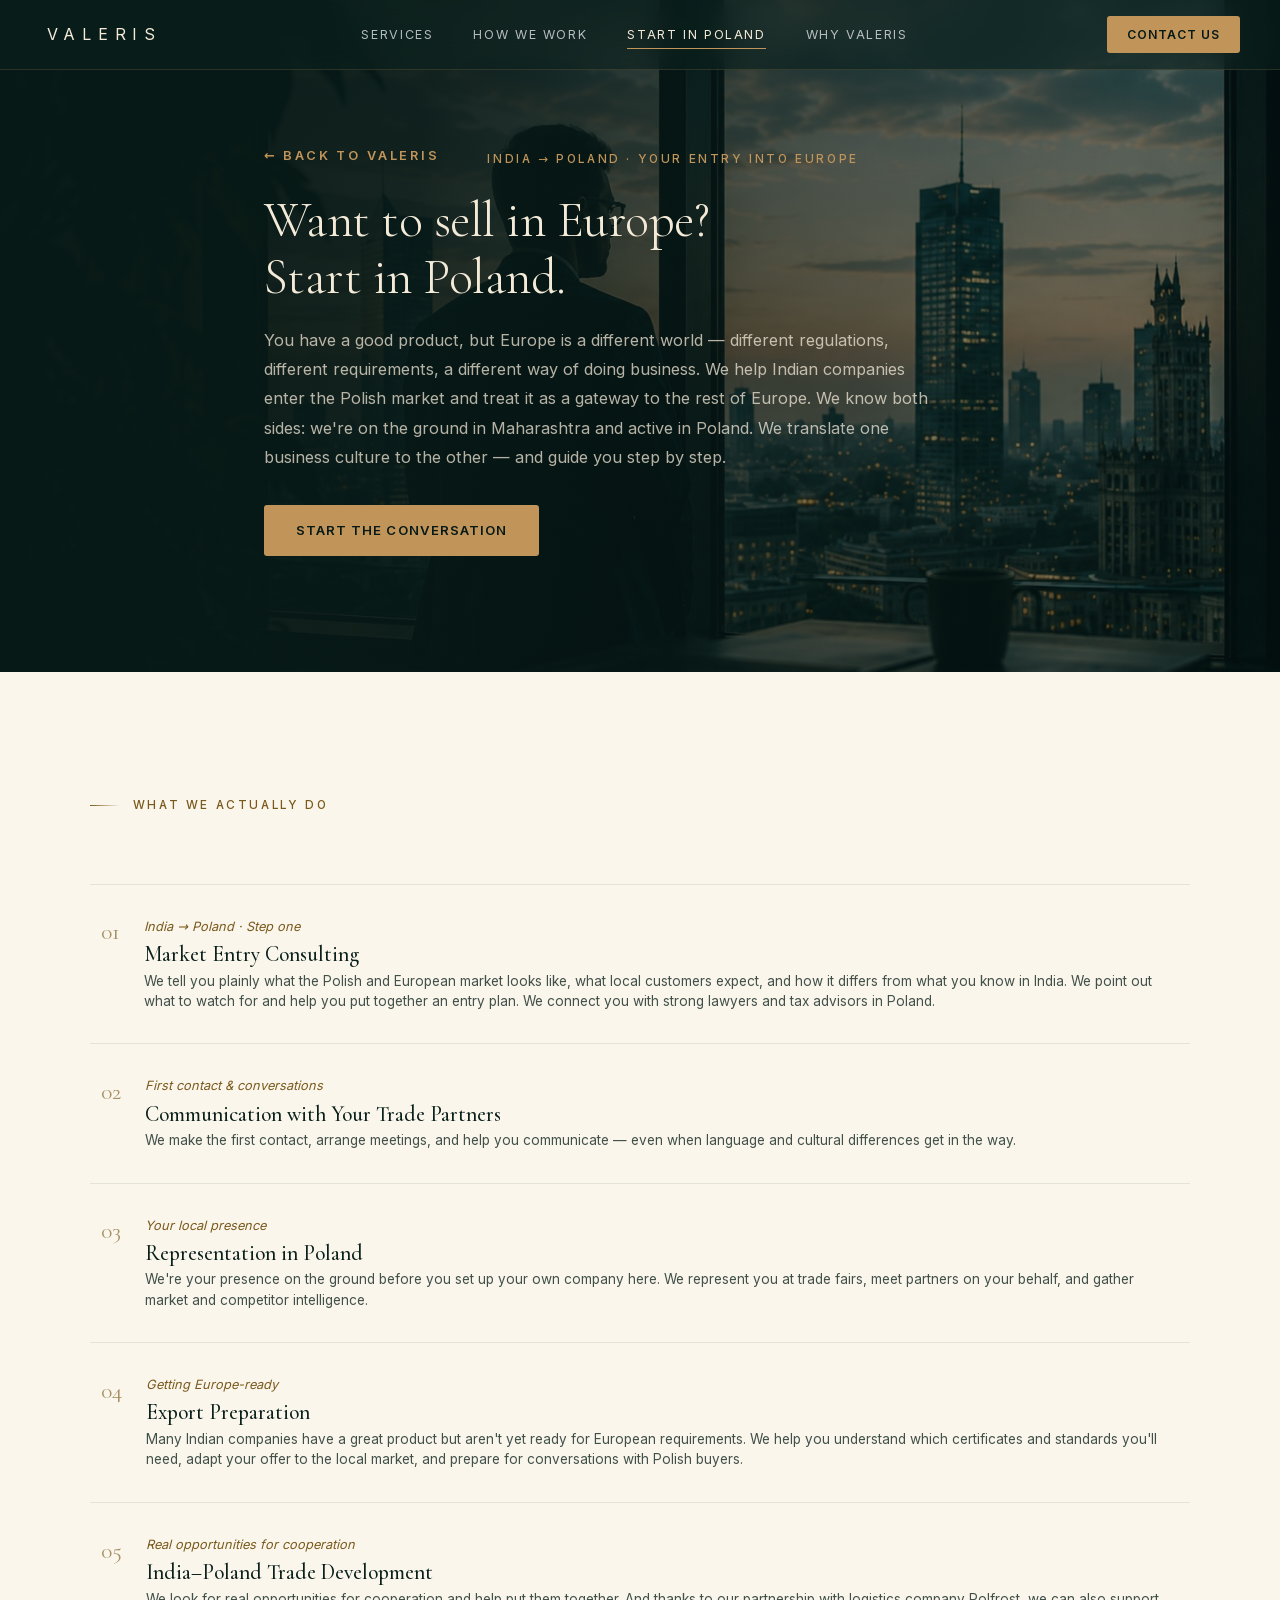
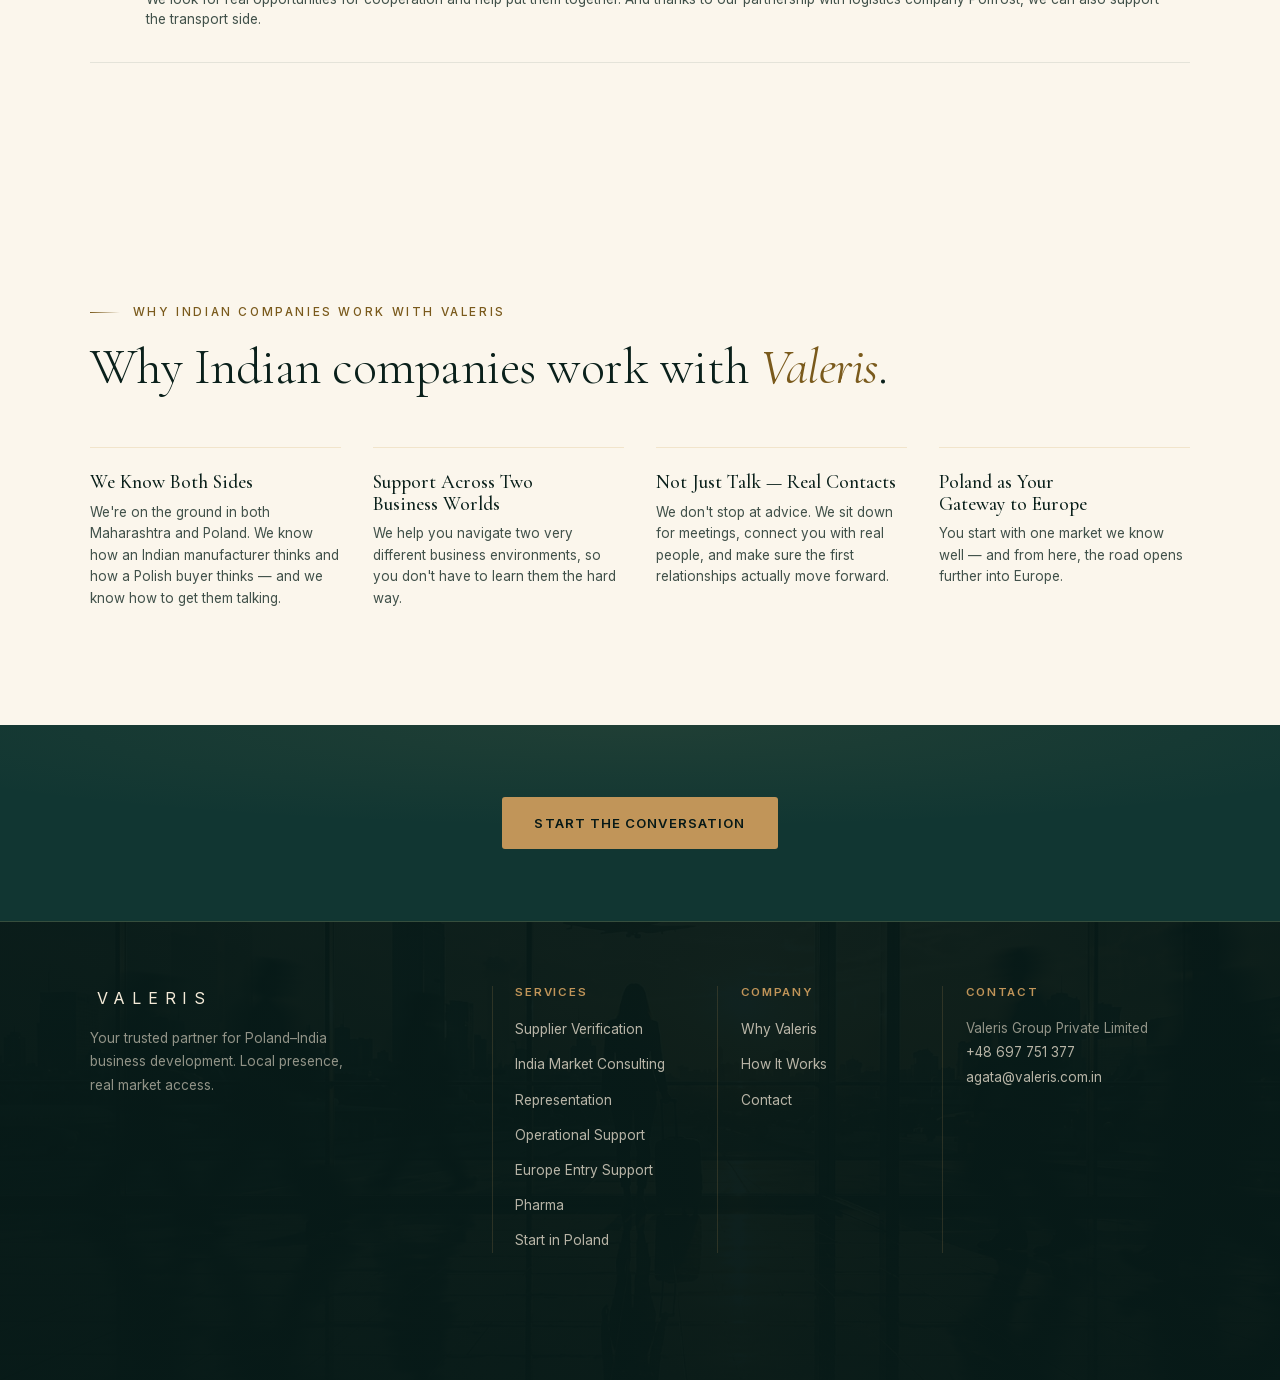
==== india.html @ 7b788c96 "Finalize production release and UX polish" ====
<!DOCTYPE html>
<!-- This page is intentionally English-only: it targets Indian companies exploring Poland,
     not Polish visitors. No language switch, no ?lang= handling, no i18n bindings — see main.js. -->
<html lang="en">
<head>
  <meta charset="UTF-8" />
  <meta name="viewport" content="width=device-width, initial-scale=1.0" />

  <title>Poland Market Entry for Indian Companies | Valeris</title>
  <meta name="description"
        content="Valeris helps Indian companies enter the Polish market and Europe — market entry consulting, partner search, representation and export support. We operate on the ground in Poland and Maharashtra." />

  <link rel="canonical" href="https://www.valeris.com.in/india.html" />
  <link rel="alternate" hreflang="en" href="https://www.valeris.com.in/india.html" />
  <link rel="alternate" hreflang="x-default" href="https://www.valeris.com.in/india.html" />
  <meta name="robots" content="index, follow, max-image-preview:large" />
  <meta name="theme-color" content="#071917" />

  <meta property="og:type" content="website" />
  <meta property="og:site_name" content="Valeris" />
  <meta property="og:title" content="Poland Market Entry for Indian Companies | Valeris" />
  <meta property="og:description" content="Market entry consulting, partner search, representation and export readiness support for Indian companies entering Poland and Europe." />
  <meta property="og:url" content="https://www.valeris.com.in/india.html" />
  <meta property="og:image" content="https://www.valeris.com.in/assets/img/og-image.png" />
  <meta property="og:image:width" content="1200" />
  <meta property="og:image:height" content="630" />
  <meta property="og:locale" content="en_GB" />

  <link rel="icon" href="assets/img/favicon.svg" type="image/svg+xml" />
  <link rel="apple-touch-icon" href="assets/img/favicon.svg" />

  <script type="application/ld+json">
  {
    "@context": "https://schema.org",
    "@type": "ProfessionalService",
    "name": "Valeris Group Private Limited",
    "alternateName": "Valeris",
    "url": "https://www.valeris.com.in/india.html",
    "logo": "https://www.valeris.com.in/assets/img/favicon.svg",
    "description": "Valeris helps Indian companies enter the Polish market and the wider European market — market entry consulting, partner search, representation and export readiness support, with people on the ground in both Poland and Maharashtra, India.",
    "email": "agata@valeris.com.in",
    "telephone": "+48697751377",
    "knowsLanguage": ["en", "pl"],
    "areaServed": ["Poland", "Europe", "Maharashtra, India"],
    "serviceType": [
      "Market Entry Consulting",
      "Communication with Your Trade Partners",
      "Representation in Poland",
      "Export Preparation",
      "India–Poland Trade Development"
    ]
  }
  </script>

  <style>html,body{background:#071917;margin:0}</style>

  <link rel="preload" as="font" type="font/woff2" href="assets/fonts/cormorantgaramond-300-normal-latin.woff2" crossorigin />
  <link rel="preload" as="font" type="font/woff2" href="assets/fonts/cormorantgaramond-400-italic-latin.woff2" crossorigin />
  <link rel="stylesheet" href="assets/css/fonts.css" />
  <link rel="stylesheet" href="assets/css/styles.css" />
</head>
<body>
  <a class="skip-link" href="#main">Skip to content</a>

  <!-- ─────────────────────────  NAVIGATION  ───────────────────────── -->
  <header class="site-header" id="siteHeader">
    <div class="header-inner">
      <a href="index.html#hero" class="wordmark" aria-label="Valeris — home">VALERIS</a>

      <nav class="primary-nav" aria-label="Primary">
        <ul class="nav-links" id="navLinks">
          <li><a href="index.html#services">Services</a></li>
          <li><a href="index.html#process">How We Work</a></li>
          <li><a href="india.html" class="is-current">Start in Poland</a></li>
          <li><a href="index.html#why">Why Valeris</a></li>
          <li class="nav-mobile-cta"><a href="index.html#contact">Contact</a></li>
        </ul>
      </nav>

      <div class="header-actions">
        <a href="index.html#contact" class="btn btn-primary btn-sm nav-cta">Contact Us</a>
        <button type="button" class="hamburger" id="hamburger" aria-label="Open menu" aria-expanded="false" aria-controls="navLinks">
          <span></span><span></span><span></span>
        </button>
      </div>
    </div>
  </header>

  <main id="main">
    <!-- ─────────────────────────  INDIA HERO  ───────────────────────── -->
    <section id="india-hero" class="section section--dark india-hero" style="padding-top: calc(var(--header-h) + 4.5rem);">
      <div class="container" style="max-width: 52rem;">
        <a href="index.html" class="ei-dir" style="display:inline-block;margin-bottom:1.6rem;font-size:0.8rem;">← Back to Valeris</a>
        <p class="kicker">India → Poland · Your entry into Europe</p>
        <h1 class="section-title">Want to sell in Europe? Start in Poland.</h1>
        <p class="section-text">You have a good product, but Europe is a different world — different regulations, different requirements, a different way of doing business. We help Indian companies enter the Polish market and treat it as a gateway to the rest of Europe. We know both sides: we're on the ground in Maharashtra and active in Poland. We translate one business culture to the other — and guide you step by step.</p>
        <a href="index.html#contact" class="btn btn-primary" style="margin-top: 2rem;">Start the Conversation</a>
      </div>
    </section>

    <!-- ─────────────────────────  WHAT WE DO  ───────────────────────── -->
    <section class="section section--paper">
      <div class="container">
        <div class="section-head" data-reveal>
          <p class="kicker">What we actually do</p>
        </div>
        <ol class="services-list">
          <li class="service-row row-grid pharma-row" data-reveal>
            <span class="row-num">01</span>
            <div class="row-body">
              <span class="row-sub">India → Poland · Step one</span>
              <h2 class="row-title">Market Entry Consulting</h2>
              <p class="row-desc">We tell you plainly what the Polish and European market looks like, what local customers expect, and how it differs from what you know in India. We point out what to watch for and help you put together an entry plan. We connect you with strong lawyers and tax advisors in Poland.</p>
            </div>
          </li>
          <li class="service-row row-grid pharma-row" data-reveal>
            <span class="row-num">02</span>
            <div class="row-body">
              <span class="row-sub">First contact &amp; conversations</span>
              <h2 class="row-title">Communication with Your Trade Partners</h2>
              <p class="row-desc">We make the first contact, arrange meetings, and help you communicate — even when language and cultural differences get in the way.</p>
            </div>
          </li>
          <li class="service-row row-grid pharma-row" data-reveal>
            <span class="row-num">03</span>
            <div class="row-body">
              <span class="row-sub">Your local presence</span>
              <h2 class="row-title">Representation in Poland</h2>
              <p class="row-desc">We're your presence on the ground before you set up your own company here. We represent you at trade fairs, meet partners on your behalf, and gather market and competitor intelligence.</p>
            </div>
          </li>
          <li class="service-row row-grid pharma-row" data-reveal>
            <span class="row-num">04</span>
            <div class="row-body">
              <span class="row-sub">Getting Europe-ready</span>
              <h2 class="row-title">Export Preparation</h2>
              <p class="row-desc">Many Indian companies have a great product but aren't yet ready for European requirements. We help you understand which certificates and standards you'll need, adapt your offer to the local market, and prepare for conversations with Polish buyers.</p>
            </div>
          </li>
          <li class="service-row row-grid pharma-row" data-reveal>
            <span class="row-num">05</span>
            <div class="row-body">
              <span class="row-sub">Real opportunities for cooperation</span>
              <h2 class="row-title">India–Poland Trade Development</h2>
              <p class="row-desc">We look for real opportunities for cooperation and help put them together. And thanks to our partnership with logistics company Polfrost, we can also support the transport side.</p>
            </div>
          </li>
        </ol>
      </div>
    </section>

    <!-- ─────────────────────────  WHY INDIAN COMPANIES WORK WITH VALERIS  ───────────────────────── -->
    <section class="section section--paper">
      <div class="container">
        <div class="section-head" data-reveal>
          <p class="kicker">Why Indian companies work with Valeris</p>
          <h2 class="section-title">Why Indian companies work with <em>Valeris</em>.</h2>
        </div>
        <ul class="why-list">
          <li class="why-row" data-reveal><h3 class="why-row-title">We Know Both Sides</h3><p class="why-row-desc">We're on the ground in both Maharashtra and Poland. We know how an Indian manufacturer thinks and how a Polish buyer thinks — and we know how to get them talking.</p></li>
          <li class="why-row" data-reveal><h3 class="why-row-title">Support Across Two Business Worlds</h3><p class="why-row-desc">We help you navigate two very different business environments, so you don't have to learn them the hard way.</p></li>
          <li class="why-row" data-reveal><h3 class="why-row-title">Not Just Talk — Real Contacts</h3><p class="why-row-desc">We don't stop at advice. We sit down for meetings, connect you with real people, and make sure the first relationships actually move forward.</p></li>
          <li class="why-row" data-reveal><h3 class="why-row-title">Poland as Your Gateway to Europe</h3><p class="why-row-desc">You start with one market we know well — and from here, the road opens further into Europe.</p></li>
        </ul>
        <p class="sr-only">Valeris helps Indian companies — especially from the Maharashtra region — enter the Polish market as a gateway to Europe. We offer market entry consulting, distributor and partner search, local representation in Poland, and export readiness support, backed by a real presence in both India and Poland.</p>
        <p class="sr-only">How to enter the European market from India · Indian company entering Poland · Find distributors in Poland · Export from India to Europe · Maharashtra exporters Europe · Poland market entry for Indian companies</p>
      </div>
    </section>

    <!-- ─────────────────────────  CTA  ───────────────────────── -->
    <section class="section section--band" style="text-align:center; padding: 4.5rem 0;">
      <div class="container">
        <a href="index.html#contact" class="btn btn-primary">Start the Conversation</a>
      </div>
    </section>
  </main>

  <!-- ─────────────────────────  FOOTER  ───────────────────────── -->
  <footer class="footer">
    <div class="container footer-inner" data-reveal>
      <div class="footer-brand">
        <span class="wordmark wordmark--footer">VALERIS</span>
        <p class="footer-desc">Your trusted partner for Poland–India business development. Local presence, real market access.</p>
      </div>
      <div class="footer-col">
        <h3 class="footer-col-title">Services</h3>
        <ul class="footer-links">
          <li><a href="index.html#services">Supplier Verification</a></li>
          <li><a href="index.html#services">India Market Consulting</a></li>
          <li><a href="index.html#services">Representation</a></li>
          <li><a href="index.html#services">Operational Support</a></li>
          <li><a href="index.html#directions">Europe Entry Support</a></li>
          <li><a href="pharma.html">Pharma</a></li>
          <li><a href="india.html" class="is-current">Start in Poland</a></li>
        </ul>
      </div>
      <div class="footer-col">
        <h3 class="footer-col-title">Company</h3>
        <ul class="footer-links">
          <li><a href="index.html#why">Why Valeris</a></li>
          <li><a href="index.html#process">How It Works</a></li>
          <li><a href="index.html#contact">Contact</a></li>
        </ul>
      </div>
      <div class="footer-col">
        <h3 class="footer-col-title">Contact</h3>
        <address class="footer-address">
          Valeris Group Private Limited<br />
          <a href="tel:+48697751377">+48 697 751 377</a><br />
          <a href="mailto:agata@valeris.com.in" rel="noopener">agata@valeris.com.in</a>
        </address>
      </div>
    </div>
    <div class="container footer-bottom" data-reveal>
      <span>© 2026 Valeris Group Private Limited. All rights reserved.</span>
      <span class="footer-tag">Poland · India</span>
    </div>
  </footer>

  <!-- No i18n.js here on purpose — this page has no translations to apply. -->
  <script src="assets/js/config.js" defer></script>
  <script src="assets/js/main.js" defer></script>
</body>
</html>
---- assets/css/fonts.css ----
/* Self-hosted fonts (Cormorant Garamond + Inter, SIL OFL). Generated for GDPR + performance. */
@font-face{font-family:'Cormorant Garamond';font-style:italic;font-weight:400;font-display:swap;src:url(../fonts/cormorantgaramond-400-italic-latin-ext.woff2) format('woff2');unicode-range:U+0100-02BA, U+02BD-02C5, U+02C7-02CC, U+02CE-02D7, U+02DD-02FF, U+0304, U+0308, U+0329, U+1D00-1DBF, U+1E00-1E9F, U+1EF2-1EFF, U+2020, U+20A0-20AB, U+20AD-20C0, U+2113, U+2C60-2C7F, U+A720-A7FF;}
@font-face{font-family:'Cormorant Garamond';font-style:italic;font-weight:400;font-display:swap;src:url(../fonts/cormorantgaramond-400-italic-latin.woff2) format('woff2');unicode-range:U+0000-00FF, U+0131, U+0152-0153, U+02BB-02BC, U+02C6, U+02DA, U+02DC, U+0304, U+0308, U+0329, U+2000-206F, U+20AC, U+2122, U+2191, U+2193, U+2212, U+2215, U+FEFF, U+FFFD;}
@font-face{font-family:'Cormorant Garamond';font-style:normal;font-weight:300;font-display:swap;src:url(../fonts/cormorantgaramond-300-normal-latin-ext.woff2) format('woff2');unicode-range:U+0100-02BA, U+02BD-02C5, U+02C7-02CC, U+02CE-02D7, U+02DD-02FF, U+0304, U+0308, U+0329, U+1D00-1DBF, U+1E00-1E9F, U+1EF2-1EFF, U+2020, U+20A0-20AB, U+20AD-20C0, U+2113, U+2C60-2C7F, U+A720-A7FF;}
@font-face{font-family:'Cormorant Garamond';font-style:normal;font-weight:300;font-display:swap;src:url(../fonts/cormorantgaramond-300-normal-latin.woff2) format('woff2');unicode-range:U+0000-00FF, U+0131, U+0152-0153, U+02BB-02BC, U+02C6, U+02DA, U+02DC, U+0304, U+0308, U+0329, U+2000-206F, U+20AC, U+2122, U+2191, U+2193, U+2212, U+2215, U+FEFF, U+FFFD;}
@font-face{font-family:'Cormorant Garamond';font-style:normal;font-weight:400;font-display:swap;src:url(../fonts/cormorantgaramond-400-normal-latin-ext.woff2) format('woff2');unicode-range:U+0100-02BA, U+02BD-02C5, U+02C7-02CC, U+02CE-02D7, U+02DD-02FF, U+0304, U+0308, U+0329, U+1D00-1DBF, U+1E00-1E9F, U+1EF2-1EFF, U+2020, U+20A0-20AB, U+20AD-20C0, U+2113, U+2C60-2C7F, U+A720-A7FF;}
@font-face{font-family:'Cormorant Garamond';font-style:normal;font-weight:400;font-display:swap;src:url(../fonts/cormorantgaramond-400-normal-latin.woff2) format('woff2');unicode-range:U+0000-00FF, U+0131, U+0152-0153, U+02BB-02BC, U+02C6, U+02DA, U+02DC, U+0304, U+0308, U+0329, U+2000-206F, U+20AC, U+2122, U+2191, U+2193, U+2212, U+2215, U+FEFF, U+FFFD;}
@font-face{font-family:'Cormorant Garamond';font-style:normal;font-weight:500;font-display:swap;src:url(../fonts/cormorantgaramond-500-normal-latin-ext.woff2) format('woff2');unicode-range:U+0100-02BA, U+02BD-02C5, U+02C7-02CC, U+02CE-02D7, U+02DD-02FF, U+0304, U+0308, U+0329, U+1D00-1DBF, U+1E00-1E9F, U+1EF2-1EFF, U+2020, U+20A0-20AB, U+20AD-20C0, U+2113, U+2C60-2C7F, U+A720-A7FF;}
@font-face{font-family:'Cormorant Garamond';font-style:normal;font-weight:500;font-display:swap;src:url(../fonts/cormorantgaramond-500-normal-latin.woff2) format('woff2');unicode-range:U+0000-00FF, U+0131, U+0152-0153, U+02BB-02BC, U+02C6, U+02DA, U+02DC, U+0304, U+0308, U+0329, U+2000-206F, U+20AC, U+2122, U+2191, U+2193, U+2212, U+2215, U+FEFF, U+FFFD;}
@font-face{font-family:'Inter';font-style:normal;font-weight:300;font-display:swap;src:url(../fonts/inter-300-normal-latin-ext.woff2) format('woff2');unicode-range:U+0100-02BA, U+02BD-02C5, U+02C7-02CC, U+02CE-02D7, U+02DD-02FF, U+0304, U+0308, U+0329, U+1D00-1DBF, U+1E00-1E9F, U+1EF2-1EFF, U+2020, U+20A0-20AB, U+20AD-20C0, U+2113, U+2C60-2C7F, U+A720-A7FF;}
@font-face{font-family:'Inter';font-style:normal;font-weight:300;font-display:swap;src:url(../fonts/inter-300-normal-latin.woff2) format('woff2');unicode-range:U+0000-00FF, U+0131, U+0152-0153, U+02BB-02BC, U+02C6, U+02DA, U+02DC, U+0304, U+0308, U+0329, U+2000-206F, U+20AC, U+2122, U+2191, U+2193, U+2212, U+2215, U+FEFF, U+FFFD;}
@font-face{font-family:'Inter';font-style:normal;font-weight:400;font-display:swap;src:url(../fonts/inter-400-normal-latin-ext.woff2) format('woff2');unicode-range:U+0100-02BA, U+02BD-02C5, U+02C7-02CC, U+02CE-02D7, U+02DD-02FF, U+0304, U+0308, U+0329, U+1D00-1DBF, U+1E00-1E9F, U+1EF2-1EFF, U+2020, U+20A0-20AB, U+20AD-20C0, U+2113, U+2C60-2C7F, U+A720-A7FF;}
@font-face{font-family:'Inter';font-style:normal;font-weight:400;font-display:swap;src:url(../fonts/inter-400-normal-latin.woff2) format('woff2');unicode-range:U+0000-00FF, U+0131, U+0152-0153, U+02BB-02BC, U+02C6, U+02DA, U+02DC, U+0304, U+0308, U+0329, U+2000-206F, U+20AC, U+2122, U+2191, U+2193, U+2212, U+2215, U+FEFF, U+FFFD;}
@font-face{font-family:'Inter';font-style:normal;font-weight:500;font-display:swap;src:url(../fonts/inter-500-normal-latin-ext.woff2) format('woff2');unicode-range:U+0100-02BA, U+02BD-02C5, U+02C7-02CC, U+02CE-02D7, U+02DD-02FF, U+0304, U+0308, U+0329, U+1D00-1DBF, U+1E00-1E9F, U+1EF2-1EFF, U+2020, U+20A0-20AB, U+20AD-20C0, U+2113, U+2C60-2C7F, U+A720-A7FF;}
@font-face{font-family:'Inter';font-style:normal;font-weight:500;font-display:swap;src:url(../fonts/inter-500-normal-latin.woff2) format('woff2');unicode-range:U+0000-00FF, U+0131, U+0152-0153, U+02BB-02BC, U+02C6, U+02DA, U+02DC, U+0304, U+0308, U+0329, U+2000-206F, U+20AC, U+2122, U+2191, U+2193, U+2212, U+2215, U+FEFF, U+FFFD;}
@font-face{font-family:'Inter';font-style:normal;font-weight:600;font-display:swap;src:url(../fonts/inter-600-normal-latin-ext.woff2) format('woff2');unicode-range:U+0100-02BA, U+02BD-02C5, U+02C7-02CC, U+02CE-02D7, U+02DD-02FF, U+0304, U+0308, U+0329, U+1D00-1DBF, U+1E00-1E9F, U+1EF2-1EFF, U+2020, U+20A0-20AB, U+20AD-20C0, U+2113, U+2C60-2C7F, U+A720-A7FF;}
@font-face{font-family:'Inter';font-style:normal;font-weight:600;font-display:swap;src:url(../fonts/inter-600-normal-latin.woff2) format('woff2');unicode-range:U+0000-00FF, U+0131, U+0152-0153, U+02BB-02BC, U+02C6, U+02DA, U+02DC, U+0304, U+0308, U+0329, U+2000-206F, U+20AC, U+2122, U+2191, U+2193, U+2212, U+2215, U+FEFF, U+FFFD;}
---- assets/css/styles.css ----
/* =================================================================
   VALERIS — Landing Page
   Brand identity: deep-green field · gold (action + highlight) · warm cream
   Light/dark section system keeps gold readable on every background.

   COLOUR SOURCE OF TRUTH: "Valeris branding (1).pdf" only.
   #071917 · #2f5c3f · #c19559 · #113632 · #f1e4d1 — the 5 values below
   are taken verbatim from that PDF. Any colour values appearing in
   content/copy documents (e.g. older navy/gold drafts) are NOT
   authoritative and must not be reintroduced if they conflict with this.
   ================================================================= */

:root {
  /* ── VALERIS palette: deep-green field · gold accent · warm cream ── */
  --navy:        #0B211D;   /* deep green — primary dark field (legacy var name) */
  --navy-deep:   #071917;   /* Valeris deepest green */
  --navy-mid:    #113632;   /* dark teal-green — bands (exact brand hex) */
  --ink:         #0A201B;   /* headings on cream */
  --ink-body:    #41514A;   /* body on cream */
  --canvas:      #F1E4D1;   /* Valeris cream — light sections */
  --canvas-2:    #F7EEDF;   /* lighter cream */
  --white:       #FBF6EC;   /* warm off-white (paper sections / cards) */
  --platinum:    #CBBDA4;   /* warm neutral — eyebrows/hairlines on dark */

  /* — On-green text — */
  --head-on-navy:  #F4EAD8;   /* cream-white on green */
  --text-on-navy:  rgba(244, 234, 216, 0.74);
  --muted-on-navy: rgba(244, 234, 216, 0.58);
  --line-on-navy:  rgba(193, 149, 89, 0.18);   /* gold-tinted hairline on green */

  /* — ACCENT: gold = action/interaction (Valeris) —
     Brand PDF defines only the 5 base colours below; --accent-strong is a
     computed +18% white-mix of --accent for hover states, not a separate
     brand colour (content-doc palettes are not a source of truth — see
     client note: branding PDF overrides any conflicting doc colours). */
  --accent:        #C19559;   /* Valeris gold (brand PDF) */
  --accent-strong: #CCA877;   /* hover: --accent lightened ~18% */
  --accent-glow:   rgba(193, 149, 89, 0.30);

  /* — GOLD highlight — */
  --gold:      #C19559;   /* on dark/green backgrounds */
  --gold-ink:  #7A5A1C;   /* deep bronze-gold: readable on cream (AA) */
  --gold-soft: rgba(193, 149, 89, 0.10);

  --green:     #2F5C3F;   /* Valeris forest green — secondary accent */
  --hero-glow-strong: rgba(47, 92, 63, 0.22);
  --hero-glow-soft:   rgba(193, 149, 89, 0.10);

  /* --navy-soft: a lighter dark field, interpolated ~35% between --navy-mid
     and --green (both brand-PDF hexes) — not a new hue, used where the deep
     field reads too heavy now that sections carry real photography. */
  --navy-soft: #173E37;

  /* — System — */
  --maxw: 1180px;
  --ease: cubic-bezier(0.4, 0, 0.2, 1);
  --t: 0.4s var(--ease);
  /* Editorial reveal: confirms content arrived, never performs. No overshoot. */
  --ease-reveal: cubic-bezier(0.2, 0, 0.1, 1);
  --t-reveal: 0.65s var(--ease-reveal);
  --header-h: 70px;
  --font-display: 'Cormorant Garamond', Georgia, 'Times New Roman', serif;
  --font-body: 'Inter', system-ui, -apple-system, 'Segoe UI', Roboto, sans-serif;
}

/* PAGE TRANSITION: index <-> pharma <-> india. 200ms fade, intercepted in main.js. */
body { animation: pageFadeIn 0.2s linear; }
body.is-leaving { opacity: 0; transition: opacity 0.2s linear; }
@keyframes pageFadeIn { from { opacity: 0; } to { opacity: 1; } }

*, *::before, *::after { box-sizing: border-box; margin: 0; padding: 0; }
html { scroll-behavior: smooth; -webkit-text-size-adjust: 100%; scroll-padding-top: var(--header-h); }
body { font-family: var(--font-body); background: var(--navy-deep); color: var(--text-on-navy); line-height: 1.6; overflow-x: hidden; -webkit-font-smoothing: antialiased; text-rendering: optimizeLegibility; }
h1, h2, h3, h4 { font-family: var(--font-display); font-weight: 300; line-height: 1.12; text-wrap: balance; }
a { color: inherit; text-decoration: none; }
button { font-family: inherit; cursor: pointer; border: none; background: none; }
:focus-visible { outline: 2px solid var(--accent); outline-offset: 3px; border-radius: 2px; }

.skip-link { position: absolute; left: 8px; top: -60px; z-index: 300; background: var(--accent); color: var(--navy-deep); padding: 0.7rem 1.2rem; border-radius: 4px; font-size: 0.85rem; font-weight: 600; transition: top 0.2s var(--ease); }
.skip-link:focus { top: 8px; }

/* Visually hidden — present for screen readers/crawlers, never shown to sighted users. */
.sr-only { position: absolute; width: 1px; height: 1px; padding: 0; margin: -1px; overflow: hidden; clip: rect(0,0,0,0); white-space: nowrap; border: 0; }

.container { width: 100%; max-width: var(--maxw); margin: 0 auto; padding: 0 2.5rem; }

/* — Buttons — */
.btn { display: inline-flex; align-items: center; justify-content: center; font-size: 0.82rem; font-weight: 600; letter-spacing: 0.08em; text-transform: uppercase; padding: 0.95rem 2rem; border-radius: 3px; transition: background var(--t), color var(--t), border-color var(--t), transform var(--t), box-shadow var(--t), opacity var(--t); white-space: nowrap; }
.btn-sm { padding: 0.55rem 1.25rem; font-size: 0.76rem; }
.btn-primary { background: var(--accent); color: var(--navy-deep); }
.btn-primary:hover { background: var(--accent-strong); transform: translateY(-1px); box-shadow: 0 10px 24px var(--accent-glow); }
.btn-primary:active { transform: translateY(0); box-shadow: none; }
.btn-ghost { border: 1px solid rgba(244, 234, 216, 0.28); color: rgba(244, 234, 216, 0.86); }
.btn-ghost:hover { border-color: var(--accent); color: var(--accent); transform: translateY(-1px); }
.btn-ghost:active { transform: translateY(0); }
.btn:disabled { opacity: 0.55; cursor: not-allowed; pointer-events: none; transform: none; box-shadow: none; }

/* — Shared section primitives (use context vars set per section type) — */
.section { padding: 7.25rem 0; position: relative; }
.section--dark  { background: radial-gradient(130% 90% at 50% -10%, rgba(255, 255, 255, 0.045), transparent 55%), var(--navy); color: var(--text-on-navy); --hl: var(--gold); --title: var(--head-on-navy); --body: var(--text-on-navy); --hairline: var(--line-on-navy); --ec: var(--accent); }
.section--band  { background: radial-gradient(120% 95% at 50% 0%, rgba(205, 166, 89, 0.08), transparent 55%), var(--navy-mid); color: var(--text-on-navy); --hl: var(--gold); --title: var(--head-on-navy); --body: var(--text-on-navy); --hairline: var(--line-on-navy); --ec: var(--accent); }
.section--light { background: var(--canvas);    color: var(--ink-body);     --hl: var(--gold-ink); --title: var(--ink);         --body: var(--ink-body);    --hairline: rgba(10,32,27,0.12); --ec: var(--gold-ink); }
.section--paper { background: var(--white);     color: var(--ink-body);     --hl: var(--gold-ink); --title: var(--ink);         --body: var(--ink-body);    --hairline: rgba(10,32,27,0.09); --ec: var(--gold-ink); }

.kicker { display: inline-flex; align-items: center; font-size: 0.74rem; letter-spacing: 0.22em; text-transform: uppercase; color: var(--hl); margin-bottom: 1.1rem; font-weight: 500; text-wrap: balance; }
.kicker::before { content: ''; display: inline-block; width: 30px; height: 1px; margin-right: 0.8rem; background: linear-gradient(to right, var(--hl), transparent); transform: scaleX(0); transform-origin: left; transition: transform 0.6s var(--ease-reveal); }
[data-reveal].is-visible .kicker::before { transform: scaleX(1); }
.kicker--center::before { display: none; }

.section-title { font-size: clamp(2rem, 4vw, 3.15rem); letter-spacing: -0.01em; color: var(--title); }
.section-title em { font-style: italic; font-weight: 400; color: var(--hl); }
.section-text { font-size: 1.02rem; line-height: 1.8; color: var(--body); margin-top: 1.3rem; max-width: 42rem; }
.section-intro { font-size: 1rem; line-height: 1.8; color: var(--body); max-width: 38rem; }
.section-head { margin-bottom: 3.2rem; }
.section-head--center { text-align: center; max-width: 44rem; margin-left: auto; margin-right: auto; }
.section-head--center .kicker { justify-content: center; }
.section-intro--center { margin: 1.2rem auto 0; text-align: center; }
.section-head--split { display: grid; grid-template-columns: 1.1fr 0.9fr; gap: 3rem; align-items: end; }

/* =================================================================
   NAVIGATION
   ================================================================= */
.site-header { position: fixed; inset: 0 0 auto 0; z-index: 100; height: var(--header-h); display: flex; align-items: center; background: rgba(11, 33, 29, 0.6); backdrop-filter: blur(14px); -webkit-backdrop-filter: blur(14px); border-bottom: 1px solid var(--line-on-navy); transition: height var(--t), background var(--t), border-color var(--t); }
.site-header.is-scrolled { height: 60px; background: rgba(7, 25, 23, 0.92); border-bottom-color: rgba(193, 149, 89, 0.22); }
.header-inner { width: 100%; max-width: 1320px; margin: 0 auto; padding: 0 2.5rem; display: flex; align-items: center; justify-content: space-between; gap: 2rem; }
.wordmark { font-family: var(--font-body); font-weight: 400; font-size: 1rem; letter-spacing: 0.42em; color: var(--head-on-navy); padding-left: 0.42em; position: relative; transition: color var(--t); }
.wordmark::after { content: ''; position: absolute; left: 0.42em; right: 0.42em; bottom: -6px; height: 1px; background: var(--accent); transform: scaleX(0); transform-origin: left; transition: transform var(--t); }
.wordmark:hover::after { transform: scaleX(1); }
.nav-links { list-style: none; display: flex; align-items: center; gap: 2.5rem; }
.nav-links a { position: relative; font-size: 0.78rem; letter-spacing: 0.13em; text-transform: uppercase; color: rgba(245, 248, 252, 0.72); transition: color var(--t); padding: 0.4rem 0; }
.nav-links a::after { content: ''; position: absolute; left: 0; bottom: 0; height: 1px; width: 100%; background: var(--accent); transform: scaleX(0); transform-origin: left; transition: transform var(--t); }
.nav-links a:hover, .nav-links a.is-current { color: var(--head-on-navy); }
.nav-links a:hover::after, .nav-links a.is-current::after { transform: scaleX(1); }
.nav-mobile-cta { display: none; }
.header-actions { display: flex; align-items: center; gap: 1.5rem; }
.lang-switch { display: flex; align-items: center; gap: 0.35rem; }
.lang-btn { font-size: 0.72rem; letter-spacing: 0.08em; font-weight: 500; color: rgba(245, 248, 252, 0.5); padding: 0.2rem 0.3rem; transition: color var(--t); }
.lang-btn.is-active { color: var(--accent); }
.lang-btn:hover { color: var(--head-on-navy); }
.lang-sep { color: rgba(245, 248, 252, 0.25); font-size: 0.72rem; }
.hamburger { display: none; width: 30px; height: 30px; position: relative; }
.hamburger span { display: block; width: 22px; height: 1.5px; margin: 0 auto; background: var(--head-on-navy); transition: transform var(--t), opacity var(--t); }
.hamburger span + span { margin-top: 5px; }
.hamburger.is-open span:nth-child(1) { transform: translateY(6.5px) rotate(45deg); }
.hamburger.is-open span:nth-child(2) { opacity: 0; }
.hamburger.is-open span:nth-child(3) { transform: translateY(-6.5px) rotate(-45deg); }

/* =================================================================
   HERO
   ================================================================= */
.hero { position: relative; isolation: isolate; min-height: 100vh; display: flex; flex-direction: column; justify-content: center; padding: calc(var(--header-h) + 4rem) 0 6.7rem; overflow: hidden; }

/* Hero photography: a market-gateway shot in Maharashtra — chosen so the
   image itself echoes the headline ("we sell access to the market"). Sized
   for the viewport via media query rather than one large file on mobile. */
.hero-photo { position: absolute; inset: 0; z-index: 0; background-size: cover; background-position: 72% center; background-image: url('../img/photography/hero-market-gate-1100.jpg'); transform: scale(1); animation: heroPhotoZoom 22s var(--ease) infinite alternate; will-change: transform; }
@keyframes heroPhotoZoom { from { transform: scale(1); } to { transform: scale(1.045); } }
@media (min-width: 900px) {
  .hero-photo { background-image: url('../img/photography/hero-market-gate-2400.jpg'); }
}
.hero::before {
  content: ''; position: absolute; inset: 0; z-index: 1;
  background:
    linear-gradient(100deg, var(--navy-deep) 0%, rgba(7,25,23,0.93) 30%, rgba(7,25,23,0.62) 52%, rgba(7,25,23,0.32) 72%, rgba(7,25,23,0.16) 100%),
    radial-gradient(1100px 620px at 78% 16%, var(--hero-glow-strong), transparent 62%),
    radial-gradient(900px 500px at 8% 92%, var(--hero-glow-soft), transparent 60%);
}
.hero-motif { position: absolute; inset: 0; width: 100%; height: 100%; z-index: 2; pointer-events: none; }
.motif-arc { stroke: var(--gold); stroke-width: 1.5; fill: none; opacity: 0.55; filter: drop-shadow(0 0 6px rgba(205, 166, 89, 0.35)); stroke-dasharray: 1; stroke-dashoffset: 1; animation: arcDraw 1.8s var(--ease-reveal) 0.3s both; }
.node-glow { fill: var(--gold); opacity: 0.4; filter: blur(9px); }
.node-dot { fill: var(--gold); }
.motif-node { animation: nodeIn 1s var(--ease) both; }
.motif-node:first-of-type { animation-delay: 0.5s; }
.motif-node:last-of-type { animation-delay: 2.4s; }
.motif-node .node-glow { transform-origin: center; animation: nodePulse 4.5s var(--ease) infinite; }
.motif-grid { animation: gridDrift 26s ease-in-out infinite alternate; transform-origin: center; }
.hero-vline { position: absolute; left: 0; top: 12%; bottom: 12%; width: 2px; background: linear-gradient(to bottom, transparent, var(--gold), transparent); opacity: 0.4; z-index: 2; }
.hero-inner { position: relative; z-index: 3; }
.eyebrow { display: inline-flex; align-items: center; font-size: 0.76rem; letter-spacing: 0.24em; text-transform: uppercase; margin-bottom: 1.9rem; color: var(--platinum); text-wrap: balance; }
.eyebrow::before { content: ''; display: inline-block; width: 34px; height: 1px; margin-right: 0.9rem; background: linear-gradient(to right, var(--gold), var(--platinum)); }
.eyebrow-strong { color: var(--gold); font-weight: 500; }
.eyebrow-dot { width: 3px; height: 3px; border-radius: 50%; background: var(--platinum); margin: 0 0.7rem; opacity: 0.6; }
.eyebrow-rest { color: var(--platinum); opacity: 0.82; }
.hero-title { font-size: clamp(2.85rem, 6vw, 5.4rem); letter-spacing: -0.012em; color: var(--head-on-navy); max-width: 18ch; margin-bottom: 1.7rem; }
.hero-title em { font-style: italic; font-weight: 400; color: var(--gold); }
.hero-sub { font-size: clamp(1rem, 1.35vw, 1.14rem); font-weight: 300; line-height: 1.78; color: var(--text-on-navy); max-width: 560px; margin-bottom: 2.3rem; }
.hero-cta-row { display: flex; flex-wrap: wrap; gap: 1rem; margin-bottom: 2.6rem; }
.hero-stats { display: flex; flex-wrap: wrap; justify-content: space-between; gap: 3.2rem; padding-top: 1.8rem; border-top: 1px solid var(--line-on-navy); max-width: 920px; }
.stat { display: flex; flex-direction: column; gap: 0.45rem; }
.stat-num { font-family: var(--font-display); font-weight: 400; font-size: 2.75rem; line-height: 1; color: var(--gold); letter-spacing: 0.005em; }
.stat-label { font-size: 0.74rem; letter-spacing: 0.11em; text-transform: uppercase; color: var(--muted-on-navy); }
.scroll-cue { position: absolute; z-index: 3; left: 50%; transform: translateX(-50%); bottom: 1.9rem; display: flex; flex-direction: column; align-items: center; gap: 0.7rem; font-size: 0.66rem; letter-spacing: 0.24em; text-transform: uppercase; color: var(--muted-on-navy); transition: color var(--t); }
.scroll-cue:hover { color: var(--head-on-navy); }
.scroll-cue-line { width: 1px; height: 38px; overflow: hidden; position: relative; background: rgba(201, 212, 229, 0.18); }
.scroll-cue-line::after { content: ''; position: absolute; top: -50%; left: 0; width: 100%; height: 50%; background: var(--gold); animation: scrollPulse 2.2s var(--ease) infinite; }

/* =================================================================
   WHAT SETS US APART (usp-v2) — relocated section, numeral grid + CTA
   ================================================================= */
.usp-grid-v2 { display: grid; grid-template-columns: repeat(2, 1fr); gap: 1px; background: var(--line-on-navy); margin-top: 2.4rem; }
.usp-card { background: var(--navy-mid); padding: 2.1rem 2.2rem; display: flex; flex-direction: column; gap: 0.6rem; border-top: 1px solid transparent; transition: border-color var(--t); }
.usp-card:hover, .usp-card:focus-within { border-top-color: var(--gold); }
.usp-num { font-family: var(--font-display); font-size: 1.45rem; font-weight: 400; color: var(--gold); opacity: 0.65; line-height: 1; transition: opacity var(--t); }
.usp-card:hover .usp-num { opacity: 1; }
.usp-card-title { font-family: var(--font-display); font-size: 1.4rem; font-weight: 400; color: var(--head-on-navy); }
.usp-card-desc { font-size: 0.85rem; line-height: 1.6; color: var(--muted-on-navy); }
.usp-cta { display: flex; align-items: center; justify-content: space-between; gap: 2rem; flex-wrap: wrap; margin-top: 2.8rem; padding-top: 2rem; border-top: 1px solid var(--line-on-navy); }
.usp-cta-text { font-size: 0.92rem; line-height: 1.6; color: var(--text-on-navy); max-width: 42ch; margin-top: 0.4rem; }

/* =================================================================
   SERVICES
   ================================================================= */
.flagship-tags { display: flex; flex-wrap: wrap; gap: 0.5rem; }
.flagship-tags span { font-size: 0.7rem; letter-spacing: 0.07em; text-transform: uppercase; color: var(--gold); border: 1px solid rgba(205, 166, 89, 0.32); border-radius: 2px; padding: 0.32rem 0.7rem; }

/* Supporting capabilities — editorial hairline list, no boxes.
   On the index page each row is a disclosure: .row-trigger is a <button>
   carrying the grid layout; .pharma-row (pharma.html) carries the same
   .row-grid layout directly on the <li>, since those rows are static. */
.services-list { list-style: none; display: flex; flex-direction: column; }
.service-row { border-top: 1px solid var(--hairline); transition: background var(--t); }
.service-row:last-child { border-bottom: 1px solid var(--hairline); }
.row-grid { display: grid; grid-template-columns: auto 1fr auto; align-items: center; gap: 1.5rem; padding: 1.4rem 0.7rem; width: 100%; transition: padding var(--t), transform var(--t); transform-origin: left center; }
.row-trigger { background: none; border: none; color: inherit; font: inherit; text-align: left; cursor: pointer; }
.row-num { font-family: var(--font-display); font-size: 1.45rem; font-weight: 400; color: var(--gold-ink); opacity: 0.65; line-height: 1; transition: opacity var(--t); }
.row-title { font-family: var(--font-display); font-weight: 500; font-size: 1.34rem; color: var(--ink); line-height: 1.2; margin-bottom: 0.18rem; }
.row-desc { font-size: 0.85rem; line-height: 1.5; color: var(--ink-body); }
.row-arrow { width: 30px; height: 30px; display: flex; align-items: center; justify-content: center; opacity: 0.32; transform: translateX(-8px) rotate(0deg); transition: opacity var(--t), transform 0.45s var(--ease-reveal); }
.row-arrow svg { width: 14px; height: 14px; stroke: var(--gold-ink); }
.service-row:hover { background: var(--canvas-2); }
.service-row:hover .row-grid, .service-row.row-grid:hover { padding-left: 1.1rem; transform: scale(1.012); }
.service-row:hover .row-num { opacity: 1; }
.service-row:hover .row-arrow { opacity: 1; transform: rotate(0deg); }
.service-row.is-open .row-arrow { opacity: 1; transform: rotate(90deg); }
.row-trigger:active .row-grid { transform: scale(0.995); transition-duration: 0.15s; }
.row-sub { display: block; font-style: italic; font-size: 0.8rem; color: var(--hl); margin-bottom: 0.3rem; }

/* Accordion detail panel: height animates via grid-template-rows (0fr → 1fr)
   so we don't need JS to measure content height. */
.row-detail { display: grid; grid-template-rows: 0fr; transition: grid-template-rows 0.45s var(--ease-reveal); }
.service-row.is-open .row-detail { grid-template-rows: 1fr; }
/* overflow:hidden + min-height:0 on the grid item is what lets a 0fr row
   collapse to true zero. Padding has to live on an inner child, not on this
   element itself — padding on the clipped box is still part of its own
   border-box, so a 0-content-box version of *this* element would still
   render at its padding's combined height instead of fully collapsing. */
.row-detail-content { overflow: hidden; min-height: 0; }
.row-detail-inner { padding: 0.3rem 0.7rem 1.7rem; }
.row-detail-content .bullet-list { margin-top: 0; }
.row-synergy { font-size: 0.82rem; font-style: italic; line-height: 1.6; color: var(--hl); margin-top: 1.1rem; padding-top: 1rem; border-top: 1px solid var(--hairline); max-width: 46rem; }

/* Pharma subpage rows are much taller (bullet lists), static (no accordion) —
   align number to the top, not centered. */
.pharma-row.row-grid { grid-template-columns: auto 1fr; align-items: start; padding-top: 2rem; padding-bottom: 2rem; }
.pharma-row .row-num { padding-top: 0.3rem; }

/* Generic theme-aware bullet list (uses section context vars — safe on light/dark/paper) */
.bullet-list { list-style: none; display: flex; flex-direction: column; gap: 0.55rem; margin-top: 0.9rem; }
.bullet-list li { position: relative; padding-left: 1.5rem; font-size: 0.88rem; line-height: 1.55; color: var(--body); }
.bullet-list li::before { content: ''; position: absolute; left: 2px; top: 0.32em; width: 6px; height: 10px; border-right: 1.6px solid var(--ec); border-bottom: 1.6px solid var(--ec); transform: rotate(45deg); }

/* =================================================================
   TWO DIRECTIONS (Europe ⇄ India)
   ================================================================= */
.ei { overflow: hidden; }
.ei-bg { position: absolute; inset: 0; z-index: 0; pointer-events: none; background: radial-gradient(800px 420px at 50% 0%, rgba(205,166,89,0.07), transparent 60%); }
.ei .container { position: relative; z-index: 1; }
.ei-cards { display: grid; grid-template-columns: 1fr 1fr; gap: 1.6rem; }
.ei-card { position: relative; overflow: hidden; isolation: isolate; border: 1px solid var(--line-on-navy); border-radius: 4px; padding: 2.4rem; transition: border-color var(--t); }
.ei-card::before { content: ''; position: absolute; inset: 0; z-index: -2; background-size: cover; background-position: center; transform: scale(1); transition: transform 0.8s var(--ease-reveal); }
.ei-card::after { content: ''; position: absolute; inset: 0; z-index: -1; background: linear-gradient(165deg, rgba(7,25,23,0.9) 0%, rgba(7,25,23,0.74) 45%, rgba(7,25,23,0.52) 100%); transition: background var(--t); }
.ei-card:hover { border-color: rgba(205,166,89,0.4); }
.ei-card:hover::before { transform: scale(1.04); }
.ei-card:hover::after { background: linear-gradient(165deg, rgba(7,25,23,0.84) 0%, rgba(7,25,23,0.66) 45%, rgba(7,25,23,0.42) 100%); }
.ei-card--verify::before { background-image: url('../img/photography/card-supplier-verification-760.jpg'); }
.ei-card--gateway::before { background-image: url('../img/photography/card-europe-gateway-760.jpg'); }
@media (min-width: 760px) {
  .ei-card--verify::before { background-image: url('../img/photography/card-supplier-verification-1500.jpg'); }
  .ei-card--gateway::before { background-image: url('../img/photography/card-europe-gateway-1500.jpg'); }
}
.ei-dir { display: inline-flex; align-items: center; gap: 0.7rem; font-size: 0.72rem; letter-spacing: 0.22em; text-transform: uppercase; color: var(--gold); font-weight: 600; margin-bottom: 0.2rem; }
.ei-dir::before { content: ''; width: 26px; height: 1px; background: var(--gold); }
.ei-card-title { font-family: var(--font-display); font-size: 1.55rem; color: var(--head-on-navy); margin: 0.7rem 0 1.1rem; }
.ei-desc { font-size: 0.93rem; line-height: 1.75; color: var(--text-on-navy); margin-bottom: 1.5rem; }

/* =================================================================
   PHARMA HERO PHOTOGRAPHY
   ================================================================= */
.pharma-hero { position: relative; isolation: isolate; overflow: hidden; }
.pharma-hero::before { content: ''; position: absolute; inset: 0; z-index: -2; background-size: cover; background-position: 60% center; background-image: url('../img/photography/pharma-hero-street-1100.jpg'); }
@media (min-width: 900px) {
  .pharma-hero::before { background-image: url('../img/photography/pharma-hero-street-2400.jpg'); }
}
.pharma-hero::after { content: ''; position: absolute; inset: 0; z-index: -1; background: linear-gradient(100deg, var(--navy-deep) 0%, rgba(7,25,23,0.93) 32%, rgba(7,25,23,0.64) 58%, rgba(7,25,23,0.34) 100%); }

/* =================================================================
   INDIA HERO PHOTOGRAPHY (reuses the EU/India gateway photography —
   no dedicated India-page image was supplied)
   ================================================================= */
.india-hero { position: relative; isolation: isolate; overflow: hidden; }
.india-hero::before { content: ''; position: absolute; inset: 0; z-index: -2; background-size: cover; background-position: 60% center; background-image: url('../img/photography/card-europe-gateway-760.jpg'); }
@media (min-width: 900px) {
  .india-hero::before { background-image: url('../img/photography/card-europe-gateway-1500.jpg'); }
}
.india-hero::after { content: ''; position: absolute; inset: 0; z-index: -1; background: linear-gradient(100deg, var(--navy-deep) 0%, rgba(7,25,23,0.93) 32%, rgba(7,25,23,0.64) 58%, rgba(7,25,23,0.34) 100%); }

/* =================================================================
   HOW IT WORKS (PROCESS)
   ================================================================= */
.process-steps { display: grid; grid-template-columns: repeat(4, 1fr); gap: 0 1.8rem; margin-top: 1rem; position: relative; }
.process-steps::before { content: ''; position: absolute; top: 29px; left: 0; right: 0; height: 1px; background: linear-gradient(to right, var(--hl), transparent 92%); transform: scaleX(0); transform-origin: left; transition: transform 0.8s var(--ease-reveal) 0.15s; }
.process-steps:has(.process-step.is-visible)::before { transform: scaleX(1); }
.process-step { position: relative; }
.step-num-circle { width: 58px; height: 58px; border-radius: 50%; border: 1px solid var(--hl); display: flex; align-items: center; justify-content: center; font-family: var(--font-display); font-size: 1.15rem; color: var(--hl); margin-bottom: 1.5rem; background: var(--canvas); position: relative; z-index: 1; }
.step-title { font-family: var(--font-display); font-weight: 500; font-size: 1.18rem; color: var(--title); margin-bottom: 0.55rem; }
.step-desc { font-size: 0.86rem; line-height: 1.65; color: var(--body); }

/* =================================================================
   BRAND ESSENCE QUOTE
   ================================================================= */
.essence { text-align: center; }
.essence-quote { font-family: var(--font-display); font-style: italic; font-weight: 300; font-size: clamp(1.55rem, 3vw, 2.5rem); line-height: 1.42; color: var(--title); max-width: 44rem; margin: 0 auto; }
.essence-sig { display: block; margin-top: 2.1rem; font-size: 0.76rem; letter-spacing: 0.18em; text-transform: uppercase; color: var(--hl); }

/* =================================================================
   PARTNERSHIP (POLFROST) — rail-logistics photography, heavy scrim for
   text legibility (same treatment family as .hero / .ei-card).
   ================================================================= */
.partner { position: relative; isolation: isolate; overflow: hidden; }
.partner::before { content: ''; position: absolute; inset: 0; z-index: -2; background-size: cover; background-position: 60% 45%; background-image: url('../img/photography/partner-rail-logistics-900.jpg'); }
@media (min-width: 900px) {
  .partner::before { background-image: url('../img/photography/partner-rail-logistics-1800.jpg'); }
}
.partner::after { content: ''; position: absolute; inset: 0; z-index: -1; background: linear-gradient(115deg, rgba(7,25,23,0.95) 0%, rgba(7,25,23,0.88) 36%, rgba(11,33,29,0.78) 60%, rgba(11,33,29,0.66) 100%); }

.partner-grid { display: grid; grid-template-columns: 1.3fr 0.82fr; gap: 3.4rem; align-items: center; }
.partner-facts { display: flex; flex-wrap: wrap; gap: 2.4rem; margin-top: 2.1rem; padding-top: 1.5rem; border-top: 1px solid var(--line-on-navy); }
.partner-facts .stat-num { font-size: 1.7rem; }
.partner-box { background: var(--canvas); border-radius: 6px; padding: 2.7rem 2rem; text-align: center; display: flex; flex-direction: column; align-items: center; gap: 0.9rem; box-shadow: 0 26px 55px rgba(7, 25, 23, 0.35); }
.partner-rail { width: 100%; max-width: 200px; height: auto; color: var(--gold-ink); opacity: 0.7; }
.partner-box-eyebrow { font-size: 0.68rem; letter-spacing: 0.16em; text-transform: uppercase; color: var(--gold-ink); font-weight: 600; }
.partner-box img { width: 100%; max-width: 190px; height: auto; display: block; }
.partner-tagline { font-size: 0.8rem; color: var(--ink-body); opacity: 0.78; }

/* =================================================================
   WHY VALERIS
   ================================================================= */
.why-layout { display: flex; flex-direction: column; gap: 3.6rem; margin-top: 0.5rem; }
/* Tier 1 — primary differentiators */
.why-primary { display: grid; grid-template-columns: 1fr 1fr; gap: 3rem; }
.why-lead { padding-top: 1.7rem; border-top: 2px solid rgba(205, 166, 89, 0.55); }
.why-lead-title { font-family: var(--font-display); font-weight: 400; font-size: clamp(1.65rem, 2.3vw, 2.1rem); line-height: 1.12; color: var(--head-on-navy); margin-bottom: 0.85rem; }
.why-lead-desc { font-size: 1rem; line-height: 1.75; color: var(--text-on-navy); max-width: 34ch; }
/* Tier 2 — supporting strengths (editorial hairline columns, no boxes) */
.why-list { list-style: none; display: grid; grid-template-columns: repeat(4, 1fr); gap: 2.4rem 2rem; }
.why-row { padding-top: 1.5rem; border-top: 1px solid rgba(205, 166, 89, 0.22); }
.why-row-title { font-family: var(--font-display); font-weight: 500; font-size: 1.22rem; color: var(--title); margin-bottom: 0.5rem; }
.why-row-desc { font-size: 0.84rem; line-height: 1.6; color: var(--body); }

/* =================================================================
   CONTACT
   ================================================================= */
.contact-inner { max-width: 760px; margin: 0 auto; }
.contact-form { background: rgba(255,255,255,0.04); border: 1px solid var(--line-on-navy); border-radius: 6px; padding: 2.6rem; margin-top: 2.6rem; box-shadow: 0 30px 60px rgba(7, 25, 23, 0.28); }
.form-grid { display: grid; grid-template-columns: 1fr 1fr; gap: 1.1rem; }
.form-field { display: flex; flex-direction: column; gap: 0.4rem; }
.form-field--full { grid-column: 1 / -1; }
.form-label { font-size: 0.72rem; letter-spacing: 0.1em; text-transform: uppercase; color: var(--muted-on-navy); transition: color var(--t); }
.form-field:focus-within .form-label { color: var(--accent); }
.form-input { width: 100%; background: rgba(255,255,255,0.05); border: 1px solid var(--line-on-navy); border-radius: 3px; color: var(--head-on-navy); font-family: var(--font-body); font-size: 0.92rem; padding: 0.75rem 0.95rem; outline: none; transition: border-color var(--t), background var(--t); }
.form-input::placeholder { color: rgba(245,248,252,0.3); }
.form-input:not(:focus):hover { border-color: rgba(193, 149, 89, 0.4); }
.form-input:focus { border-color: var(--accent); background: rgba(255,255,255,0.07); }
.form-input:user-invalid { border-color: #d98b8b; background: rgba(217, 139, 139, 0.05); }
.form-select { appearance: none; cursor: pointer; background-image: url("data:image/svg+xml,%3Csvg xmlns='http://www.w3.org/2000/svg' width='12' height='8' viewBox='0 0 12 8'%3E%3Cpath fill='none' stroke='%23C9D4E5' stroke-width='1.5' d='M1 1l5 5 5-5'/%3E%3C/svg%3E"); background-repeat: no-repeat; background-position: right 1rem center; padding-right: 2.4rem; }
.form-select option { background: var(--navy); color: var(--head-on-navy); }
.form-textarea { resize: vertical; min-height: 110px; }
.form-submit { width: 100%; margin-top: 1.4rem; }
.form-note { font-size: 0.78rem; color: var(--muted-on-navy); margin-top: 1rem; text-align: center; }
.form-status { font-size: 0.9rem; margin-top: 1rem; text-align: center; min-height: 1.2em; }
.form-status.is-success { color: var(--accent); }
.form-status.is-error { color: #e0a3a3; }

/* =================================================================
   FOOTER
   ================================================================= */
.footer { position: relative; isolation: isolate; overflow: hidden; background: var(--navy-soft); padding: 4rem 0 2rem; border-top: 1px solid var(--line-on-navy); }
.footer::before { content: ''; position: absolute; inset: 0; z-index: -2; opacity: 0.55; background-size: cover; background-position: center 35%; background-image: url('../img/photography/footer-departure-900.jpg'); }
@media (min-width: 900px) {
  .footer::before { background-image: url('../img/photography/footer-departure-1800.jpg'); }
}
.footer::after { content: ''; position: absolute; inset: 0; z-index: -1; background: linear-gradient(180deg, rgba(7,25,23,0.93) 0%, rgba(7,25,23,0.96) 100%); }
.footer-inner { display: grid; grid-template-columns: 2fr 1fr 1fr 1.4fr; gap: 3rem; }
.wordmark--footer { display: inline-block; color: var(--head-on-navy); margin-bottom: 1rem; }
.footer-desc { font-size: 0.85rem; line-height: 1.7; color: var(--muted-on-navy); max-width: 17rem; }
.footer-col { border-left: 1px solid var(--line-on-navy); padding-left: 1.4rem; }
.footer-col-title { font-size: 0.72rem; letter-spacing: 0.15em; text-transform: uppercase; color: var(--gold); margin-bottom: 1.1rem; font-family: var(--font-body); font-weight: 600; }
.footer-links { list-style: none; display: flex; flex-direction: column; gap: 0.6rem; }
.footer-links a { display: inline-block; font-size: 0.86rem; color: var(--text-on-navy); transition: color var(--t), transform var(--t); }
.footer-links a:hover { color: var(--accent); transform: translateX(3px); }
.footer-address { font-style: normal; font-size: 0.84rem; line-height: 1.8; color: var(--muted-on-navy); }
.footer-address a { display: inline-block; color: var(--text-on-navy); transition: color var(--t), transform var(--t); }
.footer-address a:hover { color: var(--accent); transform: translateX(3px); }
.footer-bottom { display: flex; justify-content: space-between; gap: 1rem; flex-wrap: wrap; margin-top: 3rem; padding-top: 1.6rem; border-top: 1px solid var(--line-on-navy); font-size: 0.78rem; color: var(--muted-on-navy); }
.footer-tag { letter-spacing: 0.12em; text-transform: uppercase; font-size: 0.72rem; opacity: 0.75; }

/* =================================================================
   ANIMATIONS
   ================================================================= */
.hero-inner > * { animation: heroIn 0.7s var(--ease-reveal) both; }
.hero-inner > .eyebrow { animation-delay: 0.10s; }
.hero-inner > .hero-title { animation-delay: 0.22s; }
.hero-inner > .hero-sub { animation-delay: 0.38s; }
.hero-inner > .hero-cta-row { animation-delay: 0.52s; }
.hero-inner > .hero-stats { animation-delay: 0.66s; }
.scroll-cue { animation: cueIn 0.7s var(--ease-reveal) 0.9s both; }
@keyframes heroIn { from { opacity: 0; transform: translateY(12px); } to { opacity: 1; transform: none; } }
@keyframes cueIn { from { opacity: 0; } to { opacity: 1; } }
@keyframes arcDraw { from { stroke-dashoffset: 1; } to { stroke-dashoffset: 0; } }
@keyframes nodeIn { from { opacity: 0; transform: scale(0.4); } to { opacity: 1; transform: scale(1); } }
@keyframes nodePulse { 0%, 100% { transform: scale(1); opacity: 0.4; } 50% { transform: scale(1.5); opacity: 0.15; } }
@keyframes gridDrift { from { transform: translate3d(-14px, 8px, 0) scale(1.01); } to { transform: translate3d(14px, -8px, 0) scale(1.03); } }
@keyframes scrollPulse { 0% { top: -50%; } 60%, 100% { top: 100%; } }
[data-reveal] { opacity: 0; transform: translateY(12px); transition: opacity var(--t-reveal), transform var(--t-reveal); }
[data-reveal].is-visible { opacity: 1; transform: none; }

/* =================================================================
   RESPONSIVE
   ================================================================= */
/* Tighten hero vertical rhythm above mobile so the metrics row + scroll
   indicator stay fully on-screen at common laptop heights (864-900px),
   without touching mobile or any typography/animation values. */
@media (min-width: 641px) {
  .hero { padding-top: calc(var(--header-h) + 0.5rem); }
  .eyebrow { margin-bottom: 0.7rem; }
  .hero-title { margin-bottom: 0.7rem; }
  .hero-sub { margin-bottom: 1.2rem; }
  .hero-cta-row { margin-bottom: 1.1rem; }
  .hero-stats { padding-top: 0.65rem; }
}
@media (max-width: 980px) {
  .section-head--split { grid-template-columns: 1fr; gap: 1.2rem; }
  .process-steps { grid-template-columns: 1fr 1fr; gap: 2.4rem 1.8rem; }
  .process-steps::before { display: none; }
  .partner-grid { grid-template-columns: 1fr; gap: 2.2rem; }
  .why-primary { grid-template-columns: 1fr; gap: 2.2rem; }
  .why-list { grid-template-columns: 1fr 1fr; gap: 2.2rem 2.5rem; }
  .footer-inner { grid-template-columns: 1fr 1fr; gap: 2.2rem; }
  .footer-col { border-left: none; padding-left: 0; }
}

@media (max-width: 900px) {
  .nav-links { position: fixed; top: var(--header-h); left: 0; right: 0; height: calc(100vh - var(--header-h)); flex-direction: column; align-items: flex-start; gap: 0; background: var(--navy-deep); overflow-y: auto; padding: 1rem 2.5rem 1.6rem; transform: translateY(-12px); opacity: 0; pointer-events: none; transition: transform var(--t), opacity var(--t); }
  .nav-links.is-open { transform: none; opacity: 1; pointer-events: auto; }
  .nav-links li { width: 100%; }
  .nav-links a { display: block; padding: 1.05rem 0; font-size: 0.95rem; border-bottom: 1px solid var(--line-on-navy); }
  .nav-links a::after { display: none; }
  .nav-mobile-cta { display: block; margin-top: 0.9rem; }
  .nav-mobile-cta a { background: var(--accent); color: var(--navy-deep); text-align: center; border-radius: 3px; padding: 1rem; border-bottom: none; font-weight: 600; letter-spacing: 0.04em; text-transform: uppercase; font-size: 0.85rem; }
  .nav-cta { display: none; }
  .hamburger { display: flex; flex-direction: column; justify-content: center; align-items: center; width: 44px; height: 44px; margin-right: -9px; }
  .ei-cards { grid-template-columns: 1fr; }
}

@media (max-width: 640px) {
  .container { padding: 0 1.3rem; }
  .header-inner { padding: 0 1.3rem; }
  .section { padding: 4.5rem 0; }
  .hero { padding: calc(var(--header-h) + 2.5rem) 0 7rem; min-height: 92vh; }
  .hero-vline { display: none; }
  /* Mobile: text spans full width over the photo, so dim it further —
     the left-to-right scrim above is tuned for a wide desktop hero. */
  .hero-photo, .pharma-hero::before, .india-hero::before { opacity: 0.5; }
  .hero-title { font-size: clamp(2.3rem, 9vw, 3rem); max-width: 100%; }
  .hero-sub { font-size: 1rem; }
  .hero-cta-row .btn { flex: 1 1 auto; }
  .hero-stats { gap: 1.6rem 2.2rem; }
  .stat-num { font-size: 2rem; }
  .usp-grid-v2 { grid-template-columns: 1fr; }
  .service-row { gap: 1.1rem; padding: 1.3rem 0.4rem; }
  .usp-cta { flex-direction: column; align-items: flex-start; }
  .usp-cta .btn-primary { width: 100%; text-align: center; }
  .process-steps { grid-template-columns: 1fr; gap: 2.2rem; }
  .partner-box { padding: 2.4rem 1.6rem; }
  .why-list { grid-template-columns: 1fr; gap: 1.8rem; }
  .ei-card { padding: 2rem 1.7rem; }
  .form-grid { grid-template-columns: 1fr; }
  .form-input { font-size: 16px; padding: 0.85rem 1rem; }
  .form-textarea { min-height: 120px; }
  .lang-btn { padding: 0.4rem 0.5rem; }
  .footer-inner { grid-template-columns: 1fr; gap: 2rem; }
  .footer-bottom { flex-direction: column; }
}

/* Header content (wordmark + lang switch + hamburger) doesn't fit its
   min-content width below ~360px with the default gaps — tighten gaps
   only at this width rather than touching wordmark letter-spacing. */
@media (max-width: 360px) {
  .header-inner { gap: 0.75rem; }
  .header-actions { gap: 1rem; }
}

/* =================================================================
   MOTION-SAFE
   ================================================================= */
@media (prefers-reduced-motion: reduce) {
  html { scroll-behavior: auto; }
  *, *::before, *::after { animation: none !important; transition-duration: 0.01ms !important; }
  .hero-inner > *, .scroll-cue { opacity: 1 !important; transform: none !important; }
  .motif-arc { stroke-dashoffset: 0; }
  [data-reveal] { opacity: 1; transform: none; }
  body { animation: none; opacity: 1; }
  body.is-leaving { opacity: 1; }
}
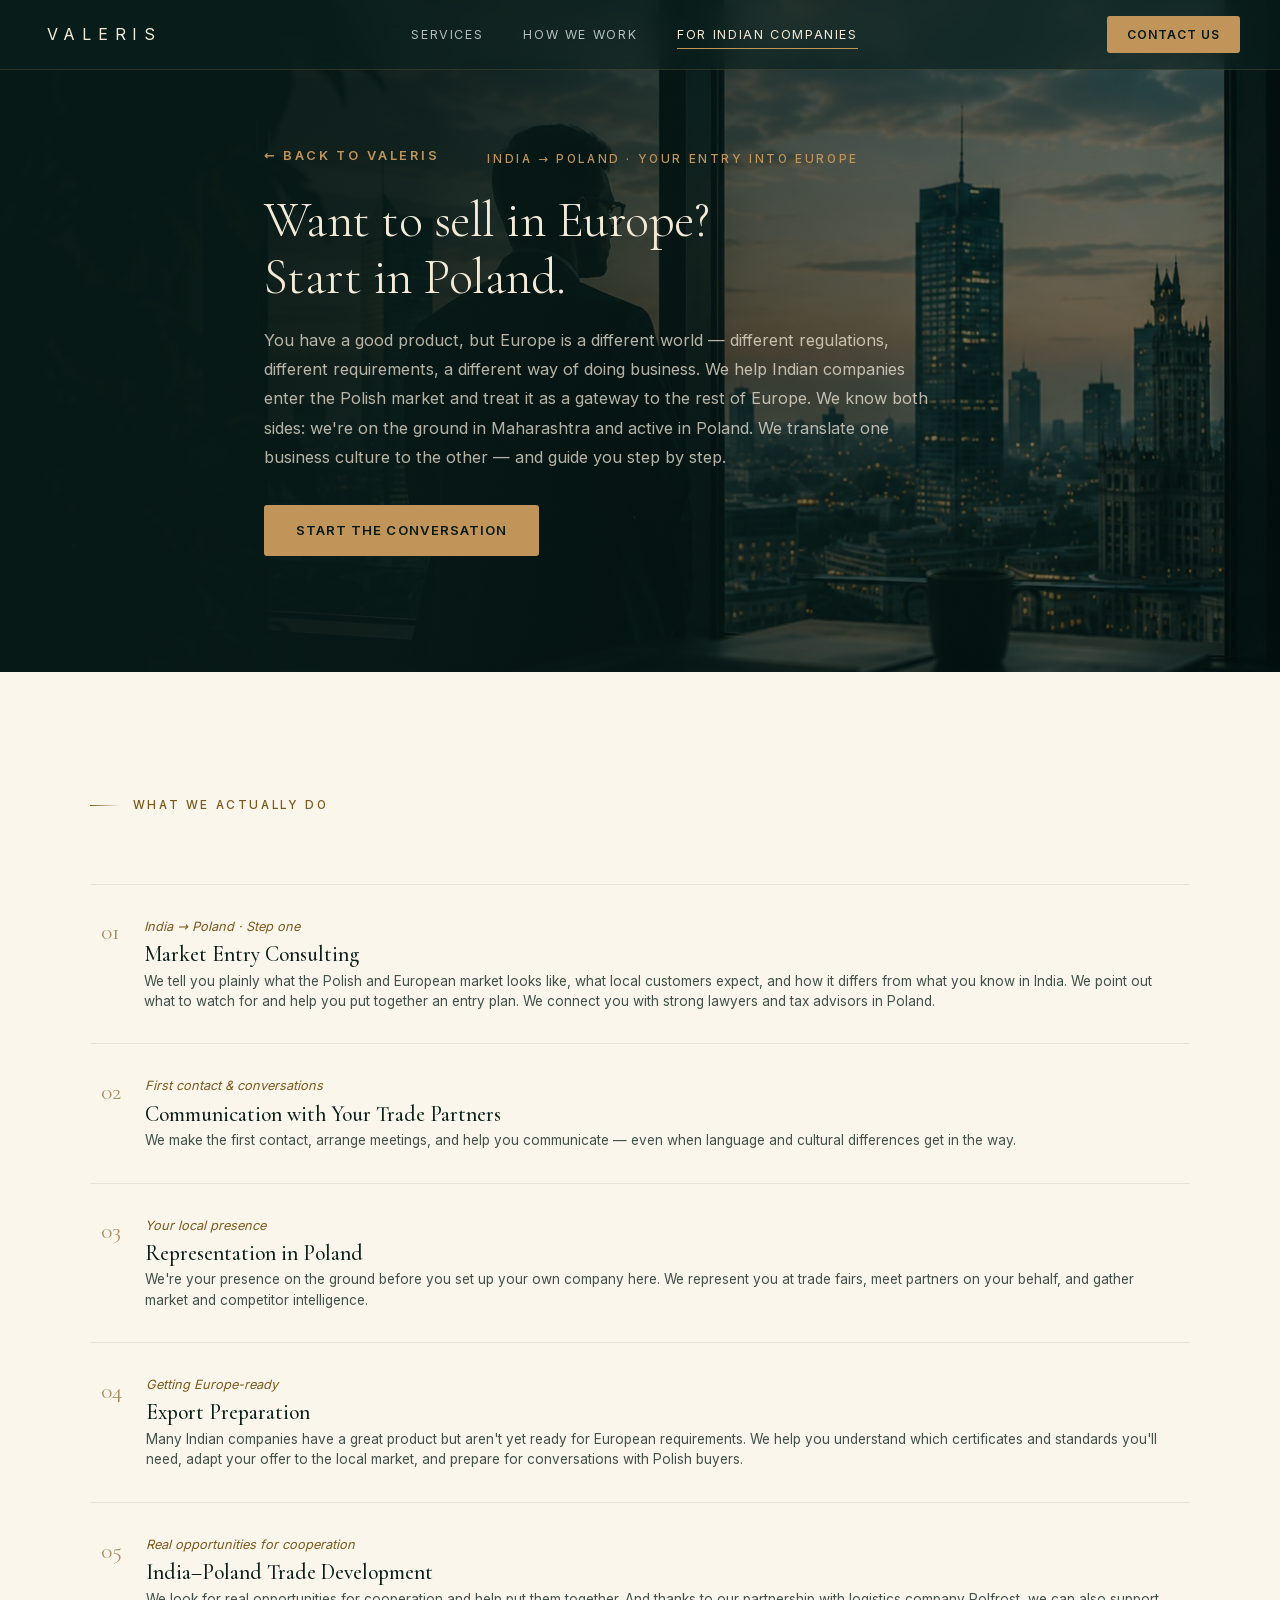
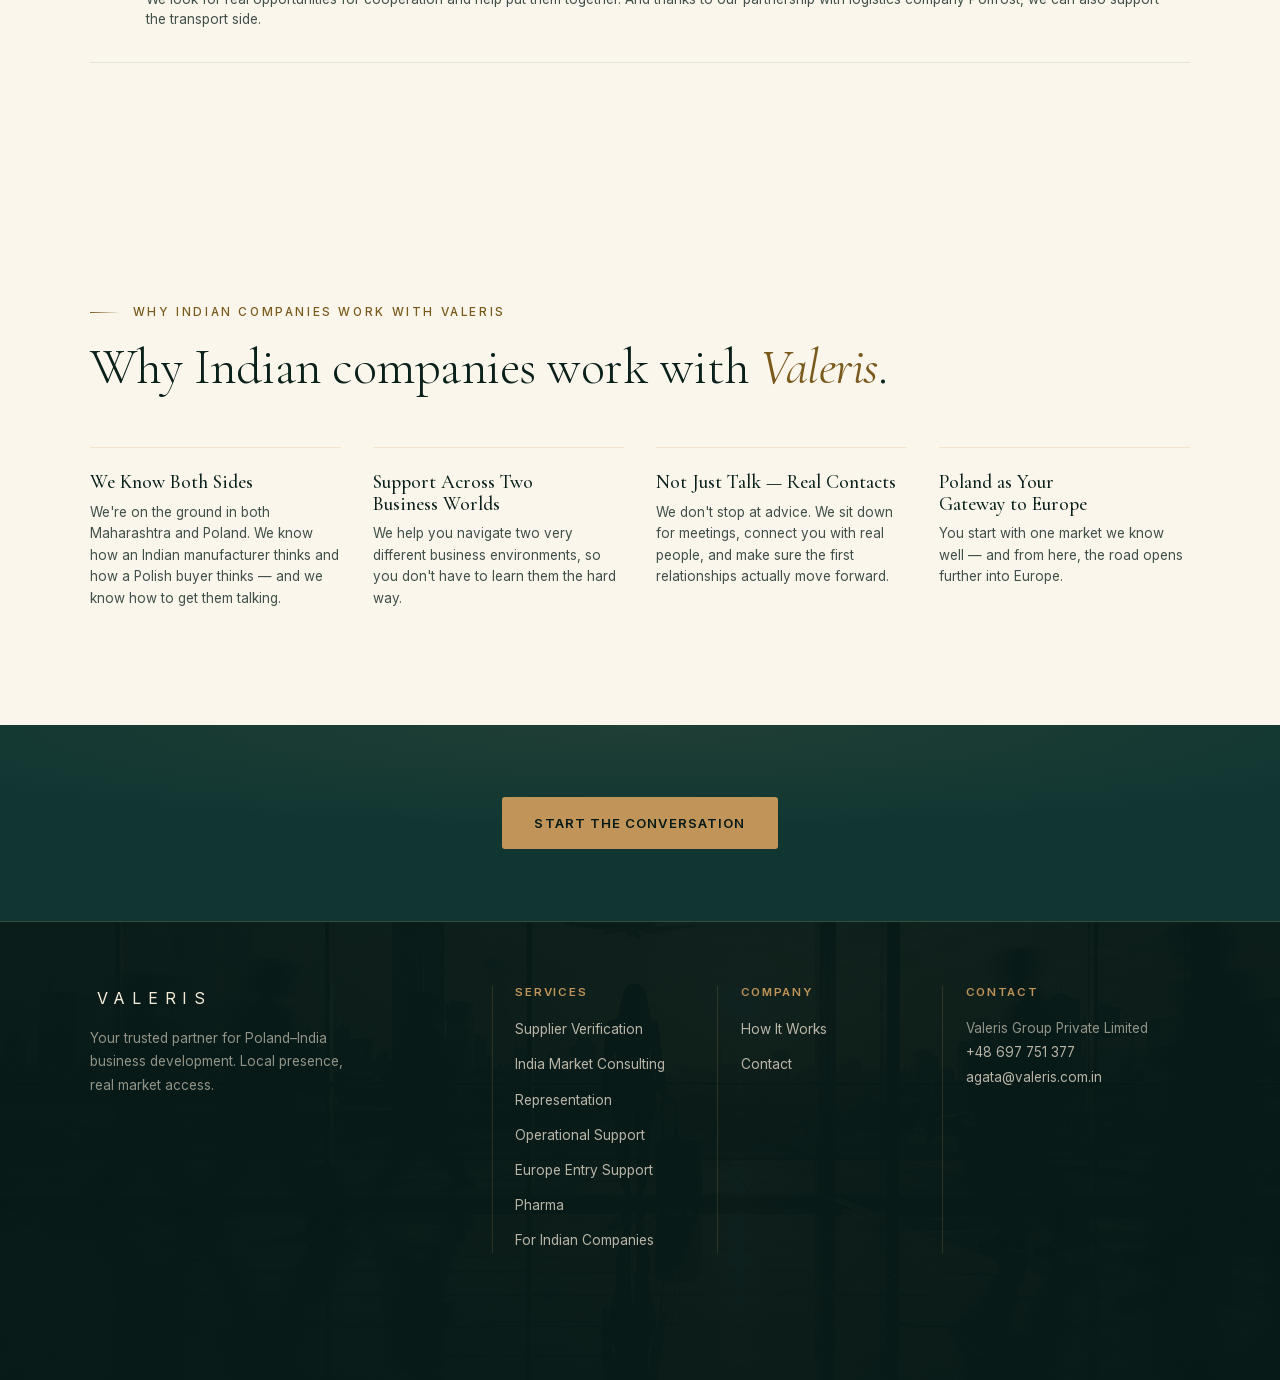
==== commit 29723079: "chore: production polish — remove dead code, fix cross-page nav, update docs CSS (styles.css): - Rem" ====
--- a/india.html
+++ b/india.html
@@ -1,6 +1,5 @@
 <!DOCTYPE html>
-<!-- This page is intentionally English-only: it targets Indian companies exploring Poland,
-     not Polish visitors. No language switch, no ?lang= handling, no i18n bindings — see main.js. -->
+<!-- English-only page for Indian companies exploring Poland. -->
 <html lang="en">
 <head>
   <meta charset="UTF-8" />
@@ -71,8 +70,7 @@
         <ul class="nav-links" id="navLinks">
           <li><a href="index.html#services">Services</a></li>
           <li><a href="index.html#process">How We Work</a></li>
-          <li><a href="india.html" class="is-current">Start in Poland</a></li>
-          <li><a href="index.html#why">Why Valeris</a></li>
+          <li><a href="india.html" class="is-current">For Indian Companies</a></li>
           <li class="nav-mobile-cta"><a href="index.html#contact">Contact</a></li>
         </ul>
       </nav>
@@ -191,13 +189,12 @@
           <li><a href="index.html#services">Operational Support</a></li>
           <li><a href="index.html#directions">Europe Entry Support</a></li>
           <li><a href="pharma.html">Pharma</a></li>
-          <li><a href="india.html" class="is-current">Start in Poland</a></li>
+          <li><a href="india.html" class="is-current">For Indian Companies</a></li>
         </ul>
       </div>
       <div class="footer-col">
         <h3 class="footer-col-title">Company</h3>
         <ul class="footer-links">
-          <li><a href="index.html#why">Why Valeris</a></li>
           <li><a href="index.html#process">How It Works</a></li>
           <li><a href="index.html#contact">Contact</a></li>
         </ul>
--- a/assets/css/styles.css
+++ b/assets/css/styles.css
@@ -1,17 +1,7 @@
-/* =================================================================
-   VALERIS — Landing Page
-   Brand identity: deep-green field · gold (action + highlight) · warm cream
-   Light/dark section system keeps gold readable on every background.
-
-   COLOUR SOURCE OF TRUTH: "Valeris branding (1).pdf" only.
-   #071917 · #2f5c3f · #c19559 · #113632 · #f1e4d1 — the 5 values below
-   are taken verbatim from that PDF. Any colour values appearing in
-   content/copy documents (e.g. older navy/gold drafts) are NOT
-   authoritative and must not be reintroduced if they conflict with this.
-   ================================================================= */
+/* VALERIS — site styles. Brand palette source: "Valeris branding (1).pdf". */
 
 :root {
-  /* ── VALERIS palette: deep-green field · gold accent · warm cream ── */
+  /* Valeris palette */
   --navy:        #0B211D;   /* deep green — primary dark field (legacy var name) */
   --navy-deep:   #071917;   /* Valeris deepest green */
   --navy-mid:    #113632;   /* dark teal-green — bands (exact brand hex) */
@@ -22,40 +12,32 @@
   --white:       #FBF6EC;   /* warm off-white (paper sections / cards) */
   --platinum:    #CBBDA4;   /* warm neutral — eyebrows/hairlines on dark */
 
-  /* — On-green text — */
+  /* On-green text */
   --head-on-navy:  #F4EAD8;   /* cream-white on green */
   --text-on-navy:  rgba(244, 234, 216, 0.74);
   --muted-on-navy: rgba(244, 234, 216, 0.58);
   --line-on-navy:  rgba(193, 149, 89, 0.18);   /* gold-tinted hairline on green */
 
-  /* — ACCENT: gold = action/interaction (Valeris) —
-     Brand PDF defines only the 5 base colours below; --accent-strong is a
-     computed +18% white-mix of --accent for hover states, not a separate
-     brand colour (content-doc palettes are not a source of truth — see
-     client note: branding PDF overrides any conflicting doc colours). */
+  /* Accent */
   --accent:        #C19559;   /* Valeris gold (brand PDF) */
   --accent-strong: #CCA877;   /* hover: --accent lightened ~18% */
   --accent-glow:   rgba(193, 149, 89, 0.30);
 
-  /* — GOLD highlight — */
+  /* Gold highlight */
   --gold:      #C19559;   /* on dark/green backgrounds */
   --gold-ink:  #7A5A1C;   /* deep bronze-gold: readable on cream (AA) */
-  --gold-soft: rgba(193, 149, 89, 0.10);
 
   --green:     #2F5C3F;   /* Valeris forest green — secondary accent */
   --hero-glow-strong: rgba(47, 92, 63, 0.22);
   --hero-glow-soft:   rgba(193, 149, 89, 0.10);
 
-  /* --navy-soft: a lighter dark field, interpolated ~35% between --navy-mid
-     and --green (both brand-PDF hexes) — not a new hue, used where the deep
-     field reads too heavy now that sections carry real photography. */
+  /* Softer dark field for photo-heavy sections. */
   --navy-soft: #173E37;
 
-  /* — System — */
+  /* System */
   --maxw: 1180px;
   --ease: cubic-bezier(0.4, 0, 0.2, 1);
   --t: 0.4s var(--ease);
-  /* Editorial reveal: confirms content arrived, never performs. No overshoot. */
   --ease-reveal: cubic-bezier(0.2, 0, 0.1, 1);
   --t-reveal: 0.65s var(--ease-reveal);
   --header-h: 70px;
@@ -63,7 +45,7 @@
   --font-body: 'Inter', system-ui, -apple-system, 'Segoe UI', Roboto, sans-serif;
 }
 
-/* PAGE TRANSITION: index <-> pharma <-> india. 200ms fade, intercepted in main.js. */
+/* Page transition */
 body { animation: pageFadeIn 0.2s linear; }
 body.is-leaving { opacity: 0; transition: opacity 0.2s linear; }
 @keyframes pageFadeIn { from { opacity: 0; } to { opacity: 1; } }
@@ -79,12 +61,12 @@
 .skip-link { position: absolute; left: 8px; top: -60px; z-index: 300; background: var(--accent); color: var(--navy-deep); padding: 0.7rem 1.2rem; border-radius: 4px; font-size: 0.85rem; font-weight: 600; transition: top 0.2s var(--ease); }
 .skip-link:focus { top: 8px; }
 
-/* Visually hidden — present for screen readers/crawlers, never shown to sighted users. */
+/* Visually hidden */
 .sr-only { position: absolute; width: 1px; height: 1px; padding: 0; margin: -1px; overflow: hidden; clip: rect(0,0,0,0); white-space: nowrap; border: 0; }
 
 .container { width: 100%; max-width: var(--maxw); margin: 0 auto; padding: 0 2.5rem; }
 
-/* — Buttons — */
+/* Buttons */
 .btn { display: inline-flex; align-items: center; justify-content: center; font-size: 0.82rem; font-weight: 600; letter-spacing: 0.08em; text-transform: uppercase; padding: 0.95rem 2rem; border-radius: 3px; transition: background var(--t), color var(--t), border-color var(--t), transform var(--t), box-shadow var(--t), opacity var(--t); white-space: nowrap; }
 .btn-sm { padding: 0.55rem 1.25rem; font-size: 0.76rem; }
 .btn-primary { background: var(--accent); color: var(--navy-deep); }
@@ -95,7 +77,7 @@
 .btn-ghost:active { transform: translateY(0); }
 .btn:disabled { opacity: 0.55; cursor: not-allowed; pointer-events: none; transform: none; box-shadow: none; }
 
-/* — Shared section primitives (use context vars set per section type) — */
+/* Shared section primitives */
 .section { padding: 7.25rem 0; position: relative; }
 .section--dark  { background: radial-gradient(130% 90% at 50% -10%, rgba(255, 255, 255, 0.045), transparent 55%), var(--navy); color: var(--text-on-navy); --hl: var(--gold); --title: var(--head-on-navy); --body: var(--text-on-navy); --hairline: var(--line-on-navy); --ec: var(--accent); }
 .section--band  { background: radial-gradient(120% 95% at 50% 0%, rgba(205, 166, 89, 0.08), transparent 55%), var(--navy-mid); color: var(--text-on-navy); --hl: var(--gold); --title: var(--head-on-navy); --body: var(--text-on-navy); --hairline: var(--line-on-navy); --ec: var(--accent); }
@@ -150,9 +132,7 @@
    ================================================================= */
 .hero { position: relative; isolation: isolate; min-height: 100vh; display: flex; flex-direction: column; justify-content: center; padding: calc(var(--header-h) + 4rem) 0 6.7rem; overflow: hidden; }
 
-/* Hero photography: a market-gateway shot in Maharashtra — chosen so the
-   image itself echoes the headline ("we sell access to the market"). Sized
-   for the viewport via media query rather than one large file on mobile. */
+/* Hero photography */
 .hero-photo { position: absolute; inset: 0; z-index: 0; background-size: cover; background-position: 72% center; background-image: url('../img/photography/hero-market-gate-1100.jpg'); transform: scale(1); animation: heroPhotoZoom 22s var(--ease) infinite alternate; will-change: transform; }
 @keyframes heroPhotoZoom { from { transform: scale(1); } to { transform: scale(1.045); } }
 @media (min-width: 900px) {
@@ -181,8 +161,9 @@
 .eyebrow-strong { color: var(--gold); font-weight: 500; }
 .eyebrow-dot { width: 3px; height: 3px; border-radius: 50%; background: var(--platinum); margin: 0 0.7rem; opacity: 0.6; }
 .eyebrow-rest { color: var(--platinum); opacity: 0.82; }
-.hero-title { font-size: clamp(2.85rem, 6vw, 5.4rem); letter-spacing: -0.012em; color: var(--head-on-navy); max-width: 18ch; margin-bottom: 1.7rem; }
+.hero-title { font-size: clamp(2.85rem, 6vw, 5.4rem); letter-spacing: -0.012em; color: var(--head-on-navy); max-width: 36ch; margin-bottom: 1rem; }
 .hero-title em { font-style: italic; font-weight: 400; color: var(--gold); }
+.hero-brand-sig { font-size: 0.73rem; letter-spacing: 0.18em; text-transform: uppercase; color: var(--hl); margin-bottom: 1.8rem; }
 .hero-sub { font-size: clamp(1rem, 1.35vw, 1.14rem); font-weight: 300; line-height: 1.78; color: var(--text-on-navy); max-width: 560px; margin-bottom: 2.3rem; }
 .hero-cta-row { display: flex; flex-wrap: wrap; gap: 1rem; margin-bottom: 2.6rem; }
 .hero-stats { display: flex; flex-wrap: wrap; justify-content: space-between; gap: 3.2rem; padding-top: 1.8rem; border-top: 1px solid var(--line-on-navy); max-width: 920px; }
@@ -193,19 +174,6 @@
 .scroll-cue:hover { color: var(--head-on-navy); }
 .scroll-cue-line { width: 1px; height: 38px; overflow: hidden; position: relative; background: rgba(201, 212, 229, 0.18); }
 .scroll-cue-line::after { content: ''; position: absolute; top: -50%; left: 0; width: 100%; height: 50%; background: var(--gold); animation: scrollPulse 2.2s var(--ease) infinite; }
-
-/* =================================================================
-   WHAT SETS US APART (usp-v2) — relocated section, numeral grid + CTA
-   ================================================================= */
-.usp-grid-v2 { display: grid; grid-template-columns: repeat(2, 1fr); gap: 1px; background: var(--line-on-navy); margin-top: 2.4rem; }
-.usp-card { background: var(--navy-mid); padding: 2.1rem 2.2rem; display: flex; flex-direction: column; gap: 0.6rem; border-top: 1px solid transparent; transition: border-color var(--t); }
-.usp-card:hover, .usp-card:focus-within { border-top-color: var(--gold); }
-.usp-num { font-family: var(--font-display); font-size: 1.45rem; font-weight: 400; color: var(--gold); opacity: 0.65; line-height: 1; transition: opacity var(--t); }
-.usp-card:hover .usp-num { opacity: 1; }
-.usp-card-title { font-family: var(--font-display); font-size: 1.4rem; font-weight: 400; color: var(--head-on-navy); }
-.usp-card-desc { font-size: 0.85rem; line-height: 1.6; color: var(--muted-on-navy); }
-.usp-cta { display: flex; align-items: center; justify-content: space-between; gap: 2rem; flex-wrap: wrap; margin-top: 2.8rem; padding-top: 2rem; border-top: 1px solid var(--line-on-navy); }
-.usp-cta-text { font-size: 0.92rem; line-height: 1.6; color: var(--text-on-navy); max-width: 42ch; margin-top: 0.4rem; }
 
 /* =================================================================
    SERVICES
@@ -235,22 +203,16 @@
 .row-trigger:active .row-grid { transform: scale(0.995); transition-duration: 0.15s; }
 .row-sub { display: block; font-style: italic; font-size: 0.8rem; color: var(--hl); margin-bottom: 0.3rem; }
 
-/* Accordion detail panel: height animates via grid-template-rows (0fr → 1fr)
-   so we don't need JS to measure content height. */
+/* Accordion detail panel */
 .row-detail { display: grid; grid-template-rows: 0fr; transition: grid-template-rows 0.45s var(--ease-reveal); }
 .service-row.is-open .row-detail { grid-template-rows: 1fr; }
-/* overflow:hidden + min-height:0 on the grid item is what lets a 0fr row
-   collapse to true zero. Padding has to live on an inner child, not on this
-   element itself — padding on the clipped box is still part of its own
-   border-box, so a 0-content-box version of *this* element would still
-   render at its padding's combined height instead of fully collapsing. */
+/* Required for the 0fr -> 1fr accordion animation. */
 .row-detail-content { overflow: hidden; min-height: 0; }
 .row-detail-inner { padding: 0.3rem 0.7rem 1.7rem; }
 .row-detail-content .bullet-list { margin-top: 0; }
 .row-synergy { font-size: 0.82rem; font-style: italic; line-height: 1.6; color: var(--hl); margin-top: 1.1rem; padding-top: 1rem; border-top: 1px solid var(--hairline); max-width: 46rem; }
 
-/* Pharma subpage rows are much taller (bullet lists), static (no accordion) —
-   align number to the top, not centered. */
+/* Static rows on subpages */
 .pharma-row.row-grid { grid-template-columns: auto 1fr; align-items: start; padding-top: 2rem; padding-bottom: 2rem; }
 .pharma-row .row-num { padding-top: 0.3rem; }
 
@@ -294,8 +256,7 @@
 .pharma-hero::after { content: ''; position: absolute; inset: 0; z-index: -1; background: linear-gradient(100deg, var(--navy-deep) 0%, rgba(7,25,23,0.93) 32%, rgba(7,25,23,0.64) 58%, rgba(7,25,23,0.34) 100%); }
 
 /* =================================================================
-   INDIA HERO PHOTOGRAPHY (reuses the EU/India gateway photography —
-   no dedicated India-page image was supplied)
+   INDIA HERO PHOTOGRAPHY
    ================================================================= */
 .india-hero { position: relative; isolation: isolate; overflow: hidden; }
 .india-hero::before { content: ''; position: absolute; inset: 0; z-index: -2; background-size: cover; background-position: 60% center; background-image: url('../img/photography/card-europe-gateway-760.jpg'); }
@@ -334,24 +295,13 @@
 .partner::after { content: ''; position: absolute; inset: 0; z-index: -1; background: linear-gradient(115deg, rgba(7,25,23,0.95) 0%, rgba(7,25,23,0.88) 36%, rgba(11,33,29,0.78) 60%, rgba(11,33,29,0.66) 100%); }
 
 .partner-grid { display: grid; grid-template-columns: 1.3fr 0.82fr; gap: 3.4rem; align-items: center; }
-.partner-facts { display: flex; flex-wrap: wrap; gap: 2.4rem; margin-top: 2.1rem; padding-top: 1.5rem; border-top: 1px solid var(--line-on-navy); }
-.partner-facts .stat-num { font-size: 1.7rem; }
 .partner-box { background: var(--canvas); border-radius: 6px; padding: 2.7rem 2rem; text-align: center; display: flex; flex-direction: column; align-items: center; gap: 0.9rem; box-shadow: 0 26px 55px rgba(7, 25, 23, 0.35); }
-.partner-rail { width: 100%; max-width: 200px; height: auto; color: var(--gold-ink); opacity: 0.7; }
-.partner-box-eyebrow { font-size: 0.68rem; letter-spacing: 0.16em; text-transform: uppercase; color: var(--gold-ink); font-weight: 600; }
 .partner-box img { width: 100%; max-width: 190px; height: auto; display: block; }
-.partner-tagline { font-size: 0.8rem; color: var(--ink-body); opacity: 0.78; }
-
-/* =================================================================
-   WHY VALERIS
-   ================================================================= */
-.why-layout { display: flex; flex-direction: column; gap: 3.6rem; margin-top: 0.5rem; }
-/* Tier 1 — primary differentiators */
-.why-primary { display: grid; grid-template-columns: 1fr 1fr; gap: 3rem; }
-.why-lead { padding-top: 1.7rem; border-top: 2px solid rgba(205, 166, 89, 0.55); }
-.why-lead-title { font-family: var(--font-display); font-weight: 400; font-size: clamp(1.65rem, 2.3vw, 2.1rem); line-height: 1.12; color: var(--head-on-navy); margin-bottom: 0.85rem; }
-.why-lead-desc { font-size: 1rem; line-height: 1.75; color: var(--text-on-navy); max-width: 34ch; }
-/* Tier 2 — supporting strengths (editorial hairline columns, no boxes) */
+.partner-legal-name { font-size: 0.78rem; color: var(--ink-body); opacity: 0.65; margin-top: 0.4rem; }
+
+/* =================================================================
+   WHY ITEMS (used by india.html)
+   ================================================================= */
 .why-list { list-style: none; display: grid; grid-template-columns: repeat(4, 1fr); gap: 2.4rem 2rem; }
 .why-row { padding-top: 1.5rem; border-top: 1px solid rgba(205, 166, 89, 0.22); }
 .why-row-title { font-family: var(--font-display); font-weight: 500; font-size: 1.22rem; color: var(--title); margin-bottom: 0.5rem; }
@@ -410,7 +360,8 @@
 .hero-inner > * { animation: heroIn 0.7s var(--ease-reveal) both; }
 .hero-inner > .eyebrow { animation-delay: 0.10s; }
 .hero-inner > .hero-title { animation-delay: 0.22s; }
-.hero-inner > .hero-sub { animation-delay: 0.38s; }
+.hero-inner > .hero-brand-sig { animation-delay: 0.32s; }
+.hero-inner > .hero-sub { animation-delay: 0.42s; }
 .hero-inner > .hero-cta-row { animation-delay: 0.52s; }
 .hero-inner > .hero-stats { animation-delay: 0.66s; }
 .scroll-cue { animation: cueIn 0.7s var(--ease-reveal) 0.9s both; }
@@ -443,7 +394,6 @@
   .process-steps { grid-template-columns: 1fr 1fr; gap: 2.4rem 1.8rem; }
   .process-steps::before { display: none; }
   .partner-grid { grid-template-columns: 1fr; gap: 2.2rem; }
-  .why-primary { grid-template-columns: 1fr; gap: 2.2rem; }
   .why-list { grid-template-columns: 1fr 1fr; gap: 2.2rem 2.5rem; }
   .footer-inner { grid-template-columns: 1fr 1fr; gap: 2.2rem; }
   .footer-col { border-left: none; padding-left: 0; }
@@ -476,10 +426,7 @@
   .hero-cta-row .btn { flex: 1 1 auto; }
   .hero-stats { gap: 1.6rem 2.2rem; }
   .stat-num { font-size: 2rem; }
-  .usp-grid-v2 { grid-template-columns: 1fr; }
   .service-row { gap: 1.1rem; padding: 1.3rem 0.4rem; }
-  .usp-cta { flex-direction: column; align-items: flex-start; }
-  .usp-cta .btn-primary { width: 100%; text-align: center; }
   .process-steps { grid-template-columns: 1fr; gap: 2.2rem; }
   .partner-box { padding: 2.4rem 1.6rem; }
   .why-list { grid-template-columns: 1fr; gap: 1.8rem; }
@@ -492,9 +439,7 @@
   .footer-bottom { flex-direction: column; }
 }
 
-/* Header content (wordmark + lang switch + hamburger) doesn't fit its
-   min-content width below ~360px with the default gaps — tighten gaps
-   only at this width rather than touching wordmark letter-spacing. */
+/* Narrow mobile header */
 @media (max-width: 360px) {
   .header-inner { gap: 0.75rem; }
   .header-actions { gap: 1rem; }
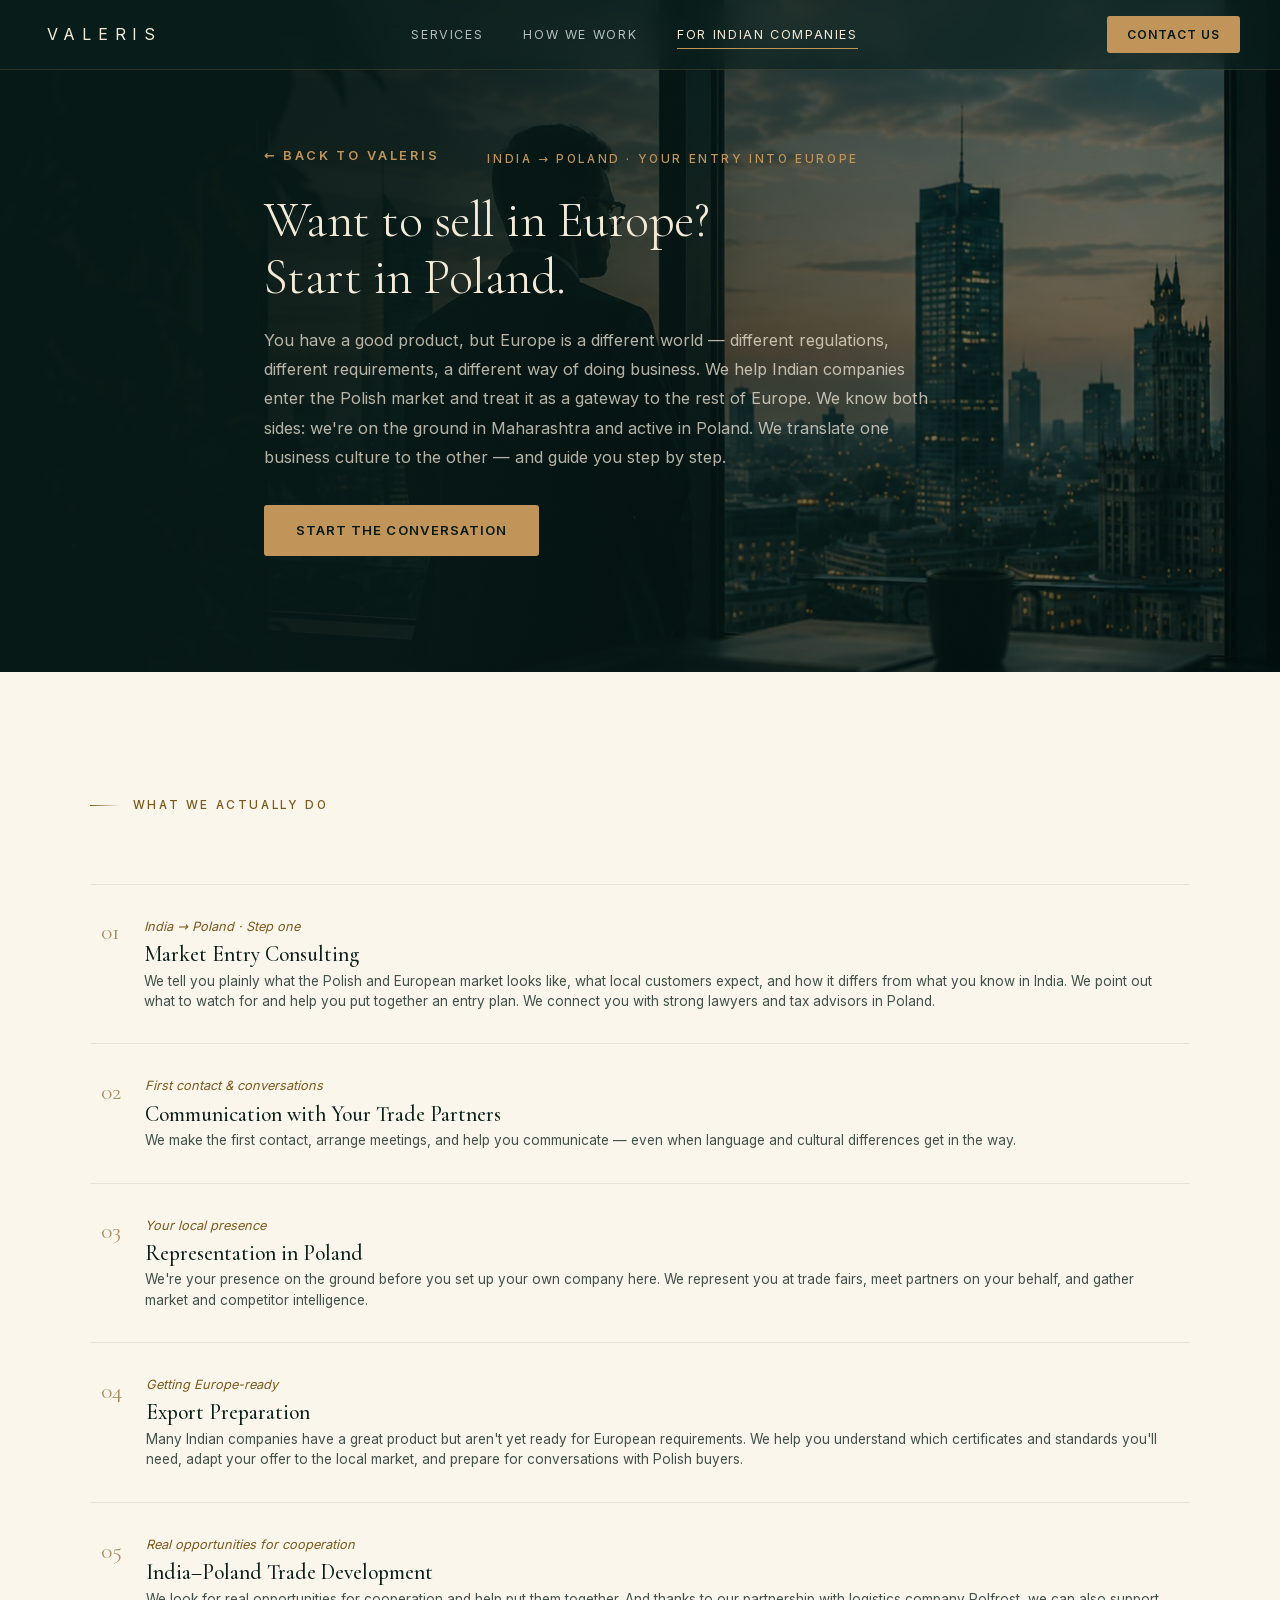
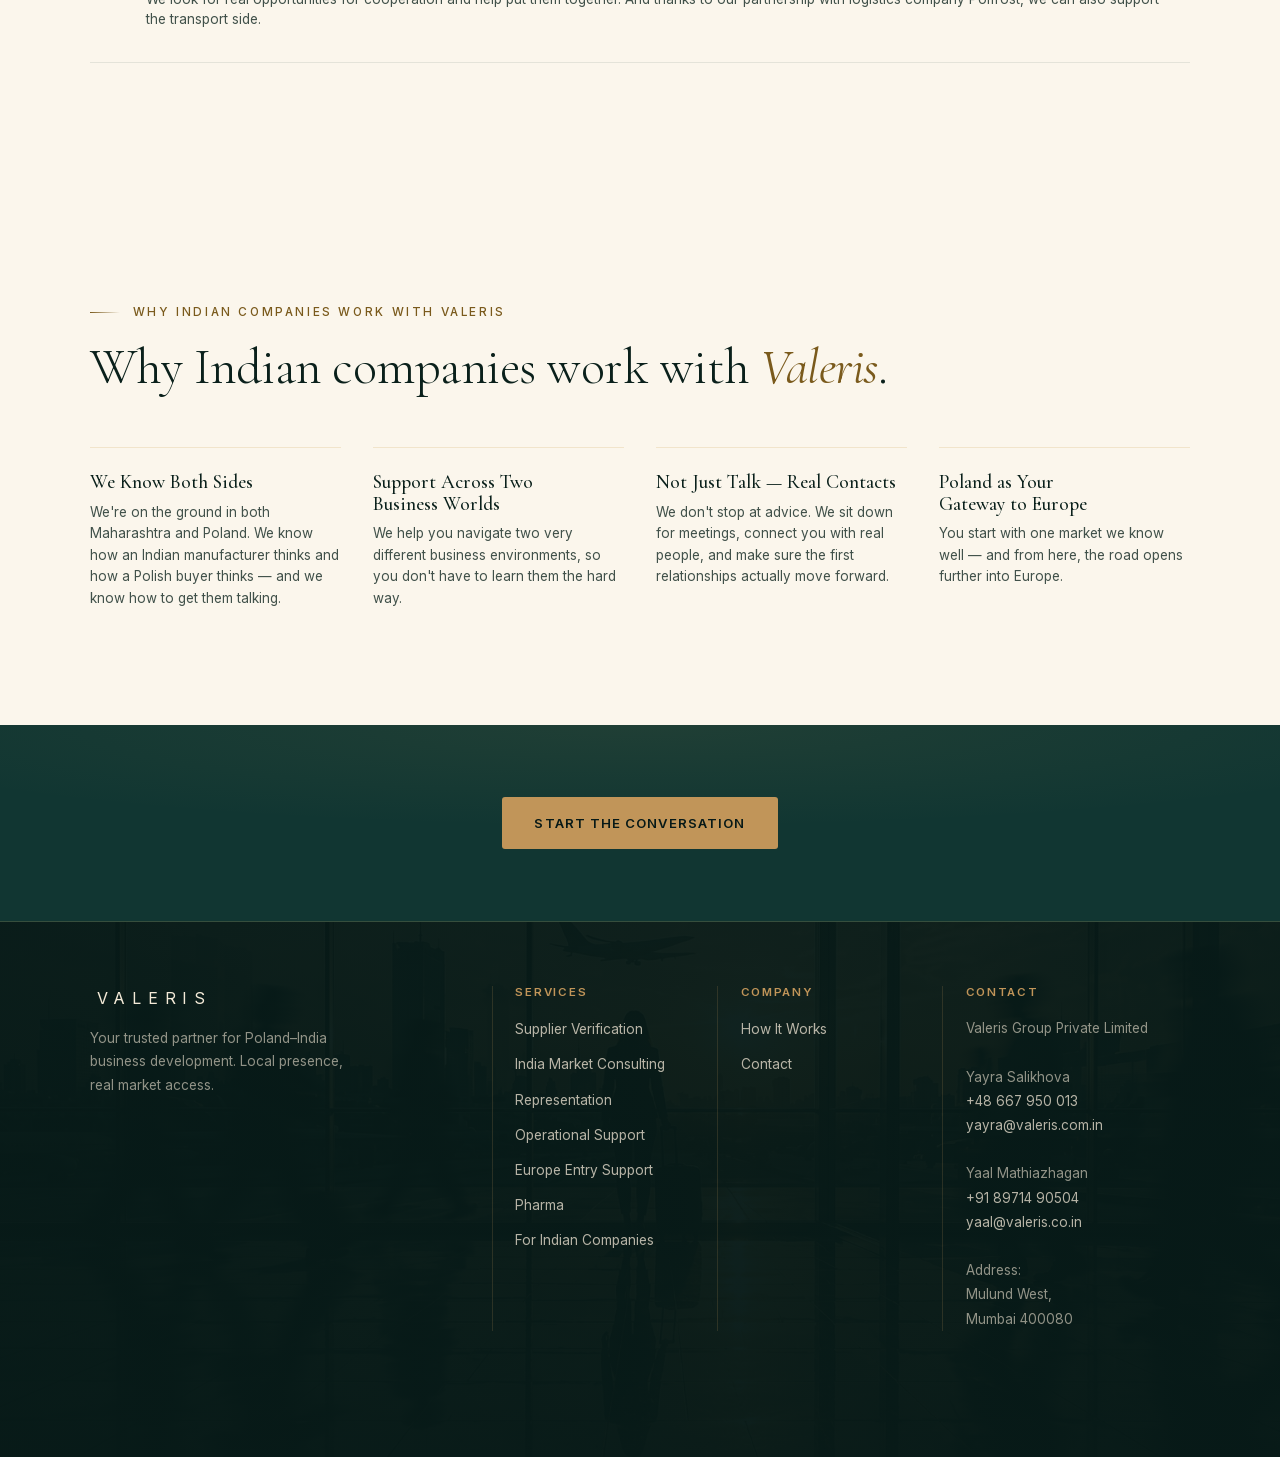
==== commit e0c278c3: "content: replace Agata's footer contact with the two real team contacts Removes Agata's phone/email " ====
--- a/india.html
+++ b/india.html
@@ -37,8 +37,8 @@
     "url": "https://www.valeris.com.in/india.html",
     "logo": "https://www.valeris.com.in/assets/img/favicon.svg",
     "description": "Valeris helps Indian companies enter the Polish market and the wider European market — market entry consulting, partner search, representation and export readiness support, with people on the ground in both Poland and Maharashtra, India.",
-    "email": "agata@valeris.com.in",
-    "telephone": "+48697751377",
+    "email": "yayra@valeris.com.in",
+    "telephone": "+48667950013",
     "knowsLanguage": ["en", "pl"],
     "areaServed": ["Poland", "Europe", "Maharashtra, India"],
     "serviceType": [
@@ -203,8 +203,18 @@
         <h3 class="footer-col-title">Contact</h3>
         <address class="footer-address">
           Valeris Group Private Limited<br />
-          <a href="tel:+48697751377">+48 697 751 377</a><br />
-          <a href="mailto:agata@valeris.com.in" rel="noopener">agata@valeris.com.in</a>
+          <br />
+          Yayra Salikhova<br />
+          <a href="tel:+48667950013">+48 667 950 013</a><br />
+          <a href="mailto:yayra@valeris.com.in" rel="noopener">yayra@valeris.com.in</a><br />
+          <br />
+          Yaal Mathiazhagan<br />
+          <a href="tel:+918971490504">+91 89714 90504</a><br />
+          <a href="mailto:yaal@valeris.co.in" rel="noopener">yaal@valeris.co.in</a><br />
+          <br />
+          Address:<br />
+          Mulund West,<br />
+          Mumbai 400080
         </address>
       </div>
     </div>
--- a/assets/css/styles.css
+++ b/assets/css/styles.css
@@ -230,10 +230,10 @@
 .ei-cards { display: grid; grid-template-columns: 1fr 1fr; gap: 1.6rem; }
 .ei-card { position: relative; overflow: hidden; isolation: isolate; border: 1px solid var(--line-on-navy); border-radius: 4px; padding: 2.4rem; transition: border-color var(--t); }
 .ei-card::before { content: ''; position: absolute; inset: 0; z-index: -2; background-size: cover; background-position: center; transform: scale(1); transition: transform 0.8s var(--ease-reveal); }
-.ei-card::after { content: ''; position: absolute; inset: 0; z-index: -1; background: linear-gradient(165deg, rgba(7,25,23,0.9) 0%, rgba(7,25,23,0.74) 45%, rgba(7,25,23,0.52) 100%); transition: background var(--t); }
+.ei-card::after { content: ''; position: absolute; inset: 0; z-index: -1; background: linear-gradient(165deg, rgba(7,25,23,0.97) 0%, rgba(7,25,23,0.95) 45%, rgba(7,25,23,0.91) 100%); transition: background var(--t); }
 .ei-card:hover { border-color: rgba(205,166,89,0.4); }
 .ei-card:hover::before { transform: scale(1.04); }
-.ei-card:hover::after { background: linear-gradient(165deg, rgba(7,25,23,0.84) 0%, rgba(7,25,23,0.66) 45%, rgba(7,25,23,0.42) 100%); }
+.ei-card:hover::after { background: linear-gradient(165deg, rgba(7,25,23,0.94) 0%, rgba(7,25,23,0.91) 45%, rgba(7,25,23,0.85) 100%); }
 .ei-card--verify::before { background-image: url('../img/photography/card-supplier-verification-760.jpg'); }
 .ei-card--gateway::before { background-image: url('../img/photography/card-europe-gateway-760.jpg'); }
 @media (min-width: 760px) {
@@ -282,6 +282,10 @@
 .essence { text-align: center; }
 .essence-quote { font-family: var(--font-display); font-style: italic; font-weight: 300; font-size: clamp(1.55rem, 3vw, 2.5rem); line-height: 1.42; color: var(--title); max-width: 44rem; margin: 0 auto; }
 .essence-sig { display: block; margin-top: 2.1rem; font-size: 0.76rem; letter-spacing: 0.18em; text-transform: uppercase; color: var(--hl); }
+.essence-grid { display: grid; grid-template-columns: 1.2fr 0.8fr; gap: 3rem; align-items: center; text-align: left; }
+.essence-grid .essence-quote { margin: 0; max-width: none; }
+.essence-lead { font-family: var(--font-display); font-weight: 500; font-size: 1.2rem; line-height: 1.4; color: var(--title); margin-bottom: 0.9rem; }
+.essence-desc { font-size: 0.95rem; line-height: 1.8; color: var(--body); max-width: 32rem; }
 
 /* =================================================================
    PARTNERSHIP (POLFROST) — rail-logistics photography, heavy scrim for
@@ -292,12 +296,13 @@
 @media (min-width: 900px) {
   .partner::before { background-image: url('../img/photography/partner-rail-logistics-1800.jpg'); }
 }
-.partner::after { content: ''; position: absolute; inset: 0; z-index: -1; background: linear-gradient(115deg, rgba(7,25,23,0.95) 0%, rgba(7,25,23,0.88) 36%, rgba(11,33,29,0.78) 60%, rgba(11,33,29,0.66) 100%); }
+.partner::after { content: ''; position: absolute; inset: 0; z-index: -1; background: linear-gradient(115deg, rgba(7,25,23,0.96) 0%, rgba(7,25,23,0.92) 36%, rgba(11,33,29,0.85) 60%, rgba(11,33,29,0.7) 100%); }
 
 .partner-grid { display: grid; grid-template-columns: 1.3fr 0.82fr; gap: 3.4rem; align-items: center; }
 .partner-box { background: var(--canvas); border-radius: 6px; padding: 2.7rem 2rem; text-align: center; display: flex; flex-direction: column; align-items: center; gap: 0.9rem; box-shadow: 0 26px 55px rgba(7, 25, 23, 0.35); }
 .partner-box img { width: 100%; max-width: 190px; height: auto; display: block; }
 .partner-legal-name { font-size: 0.78rem; color: var(--ink-body); opacity: 0.65; margin-top: 0.4rem; }
+.partner-text .section-intro { margin-top: 1.2rem; }
 
 /* =================================================================
    WHY ITEMS (used by india.html)
@@ -311,6 +316,17 @@
    CONTACT
    ================================================================= */
 .contact-inner { max-width: 760px; margin: 0 auto; }
+.contact-people { display: grid; grid-template-columns: 1fr 1fr; gap: 1.1rem; margin-top: 2.6rem; }
+.person-card { background: rgba(255,255,255,0.04); border: 1px solid var(--line-on-navy); border-radius: 6px; padding: 1.6rem 1.5rem; text-align: center; box-shadow: 0 18px 36px rgba(7, 25, 23, 0.22); transition: border-color var(--t); }
+.person-card:hover { border-color: rgba(193, 149, 89, 0.4); }
+.person-role { font-size: 0.72rem; letter-spacing: 0.1em; text-transform: uppercase; color: var(--muted-on-navy); margin-bottom: 0.4rem; }
+.person-name { font-family: var(--font-display); font-weight: 500; font-size: 1.15rem; color: var(--title); margin-bottom: 0.7rem; }
+.person-links { display: flex; flex-direction: column; gap: 0.3rem; }
+.person-links a { font-size: 0.86rem; color: var(--text-on-navy); transition: color var(--t); }
+.person-links a:hover { color: var(--accent); }
+.contact-address { margin-top: 1.6rem; text-align: center; }
+.contact-address-label { font-size: 0.72rem; letter-spacing: 0.1em; text-transform: uppercase; color: var(--muted-on-navy); margin-bottom: 0.3rem; }
+.contact-address-value { font-size: 0.86rem; color: var(--text-on-navy); }
 .contact-form { background: rgba(255,255,255,0.04); border: 1px solid var(--line-on-navy); border-radius: 6px; padding: 2.6rem; margin-top: 2.6rem; box-shadow: 0 30px 60px rgba(7, 25, 23, 0.28); }
 .form-grid { display: grid; grid-template-columns: 1fr 1fr; gap: 1.1rem; }
 .form-field { display: flex; flex-direction: column; gap: 0.4rem; }
@@ -394,6 +410,10 @@
   .process-steps { grid-template-columns: 1fr 1fr; gap: 2.4rem 1.8rem; }
   .process-steps::before { display: none; }
   .partner-grid { grid-template-columns: 1fr; gap: 2.2rem; }
+  .essence-grid { grid-template-columns: 1fr; gap: 2rem; text-align: center; }
+  .essence-grid .essence-quote { margin: 0 auto; }
+  .essence-support { max-width: 44rem; margin: 0 auto; }
+  .essence-desc { margin: 0 auto; }
   .why-list { grid-template-columns: 1fr 1fr; gap: 2.2rem 2.5rem; }
   .footer-inner { grid-template-columns: 1fr 1fr; gap: 2.2rem; }
   .footer-col { border-left: none; padding-left: 0; }
@@ -432,6 +452,7 @@
   .why-list { grid-template-columns: 1fr; gap: 1.8rem; }
   .ei-card { padding: 2rem 1.7rem; }
   .form-grid { grid-template-columns: 1fr; }
+  .contact-people { grid-template-columns: 1fr; }
   .form-input { font-size: 16px; padding: 0.85rem 1rem; }
   .form-textarea { min-height: 120px; }
   .lang-btn { padding: 0.4rem 0.5rem; }
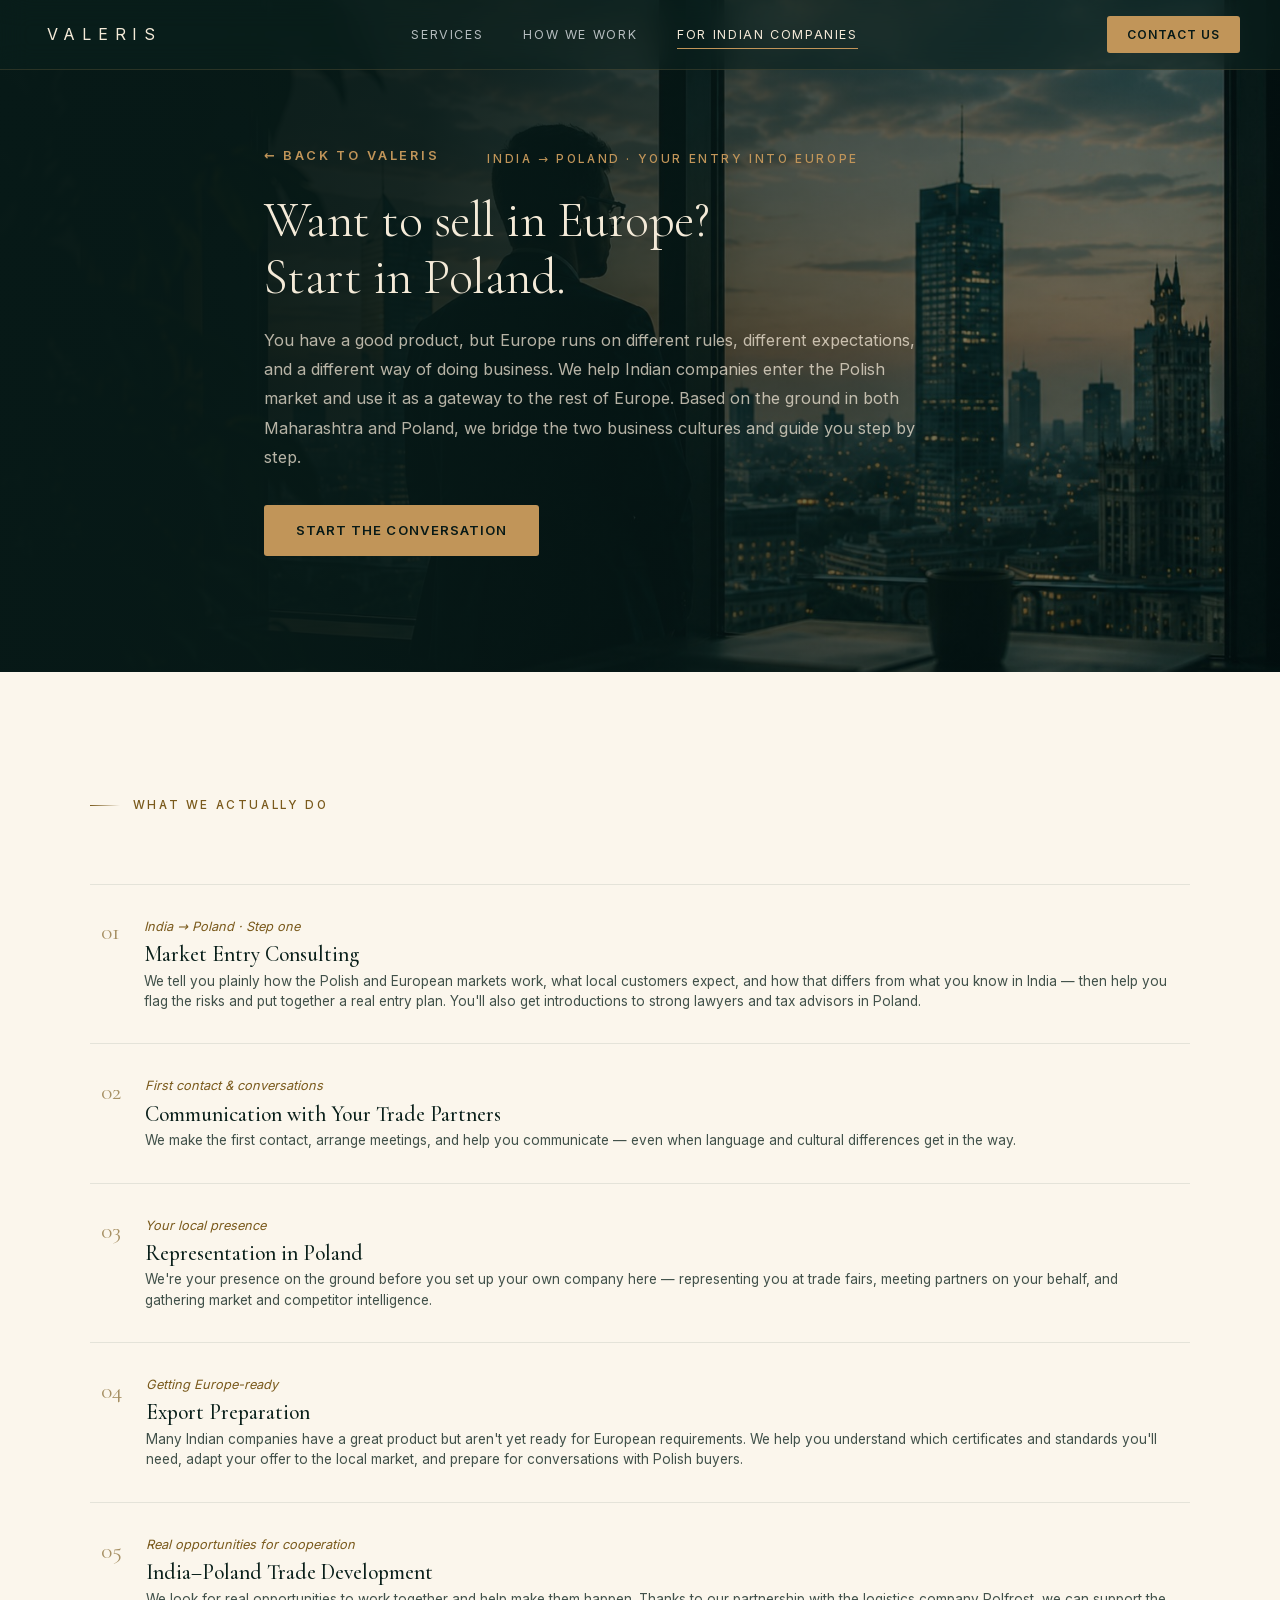
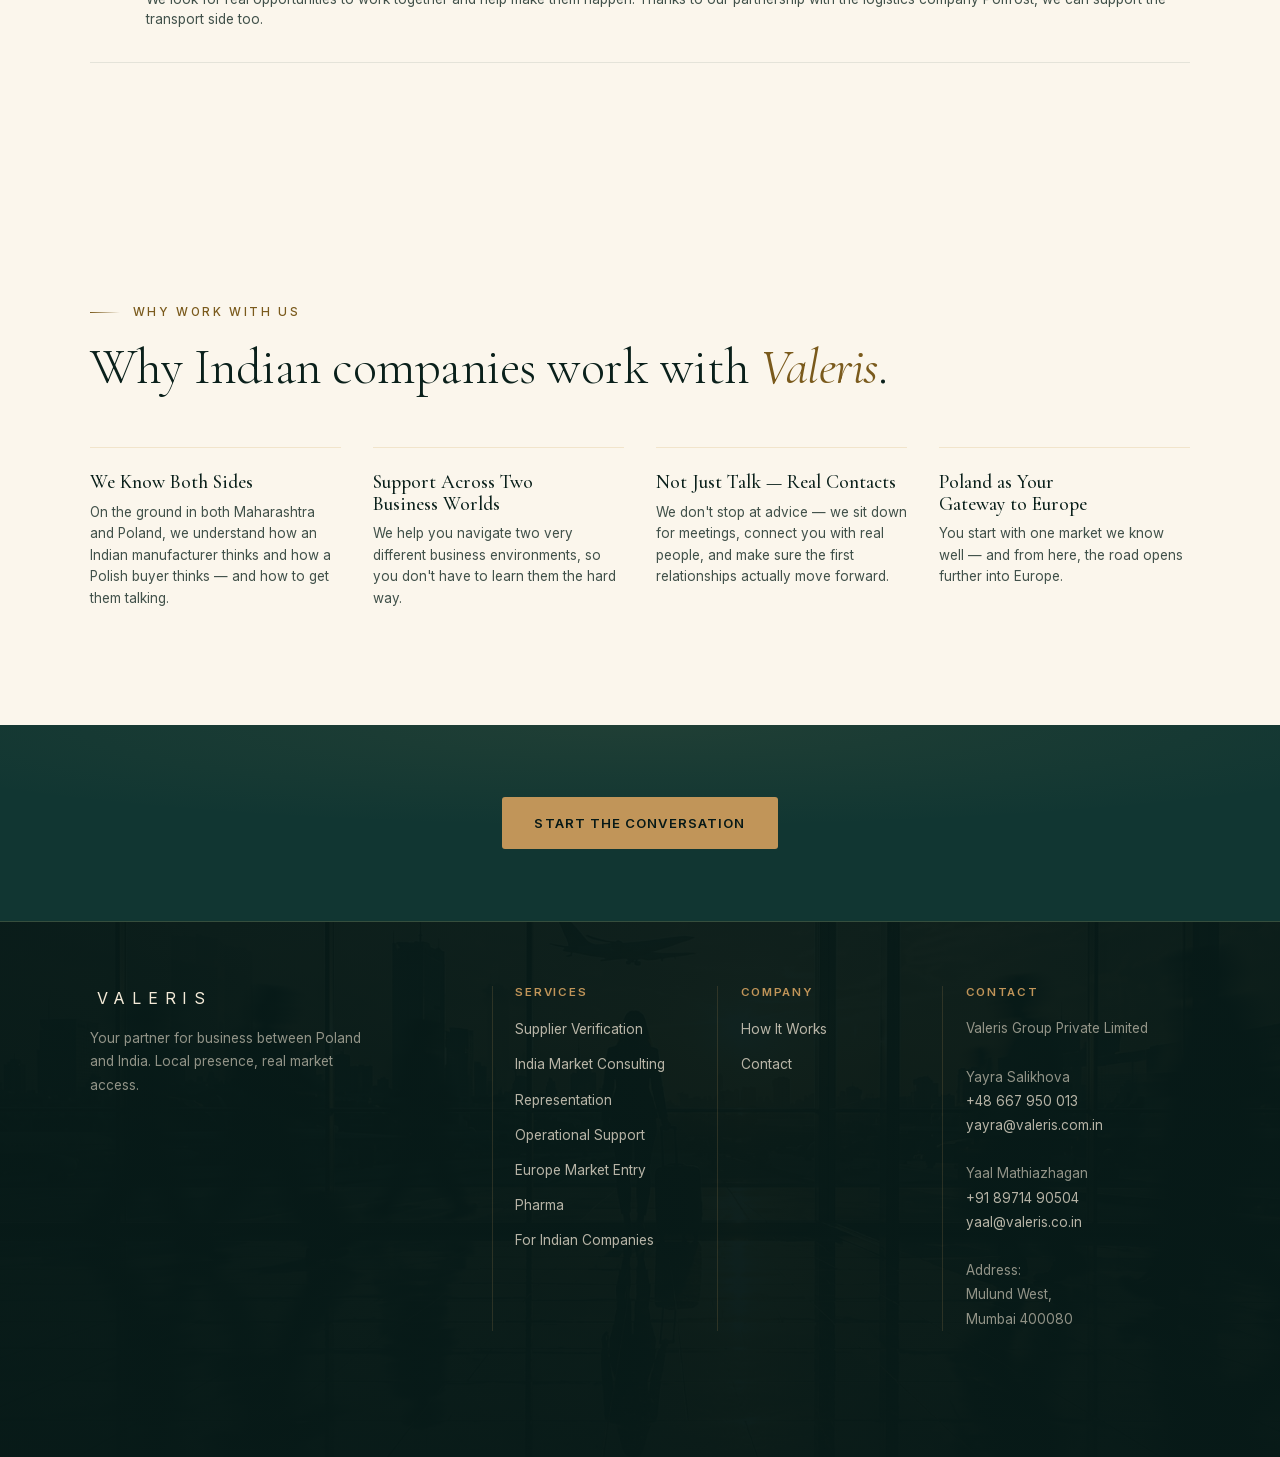
==== commit 14d85a93: "content: ruthless editorial pass on English copy — cut translation tells Read the whole English site" ====
--- a/india.html
+++ b/india.html
@@ -91,7 +91,7 @@
         <a href="index.html" class="ei-dir" style="display:inline-block;margin-bottom:1.6rem;font-size:0.8rem;">← Back to Valeris</a>
         <p class="kicker">India → Poland · Your entry into Europe</p>
         <h1 class="section-title">Want to sell in Europe? Start in Poland.</h1>
-        <p class="section-text">You have a good product, but Europe is a different world — different regulations, different requirements, a different way of doing business. We help Indian companies enter the Polish market and treat it as a gateway to the rest of Europe. We know both sides: we're on the ground in Maharashtra and active in Poland. We translate one business culture to the other — and guide you step by step.</p>
+        <p class="section-text">You have a good product, but Europe runs on different rules, different expectations, and a different way of doing business. We help Indian companies enter the Polish market and use it as a gateway to the rest of Europe. Based on the ground in both Maharashtra and Poland, we bridge the two business cultures and guide you step by step.</p>
         <a href="index.html#contact" class="btn btn-primary" style="margin-top: 2rem;">Start the Conversation</a>
       </div>
     </section>
@@ -108,7 +108,7 @@
             <div class="row-body">
               <span class="row-sub">India → Poland · Step one</span>
               <h2 class="row-title">Market Entry Consulting</h2>
-              <p class="row-desc">We tell you plainly what the Polish and European market looks like, what local customers expect, and how it differs from what you know in India. We point out what to watch for and help you put together an entry plan. We connect you with strong lawyers and tax advisors in Poland.</p>
+              <p class="row-desc">We tell you plainly how the Polish and European markets work, what local customers expect, and how that differs from what you know in India — then help you flag the risks and put together a real entry plan. You'll also get introductions to strong lawyers and tax advisors in Poland.</p>
             </div>
           </li>
           <li class="service-row row-grid pharma-row" data-reveal>
@@ -124,7 +124,7 @@
             <div class="row-body">
               <span class="row-sub">Your local presence</span>
               <h2 class="row-title">Representation in Poland</h2>
-              <p class="row-desc">We're your presence on the ground before you set up your own company here. We represent you at trade fairs, meet partners on your behalf, and gather market and competitor intelligence.</p>
+              <p class="row-desc">We're your presence on the ground before you set up your own company here — representing you at trade fairs, meeting partners on your behalf, and gathering market and competitor intelligence.</p>
             </div>
           </li>
           <li class="service-row row-grid pharma-row" data-reveal>
@@ -140,7 +140,7 @@
             <div class="row-body">
               <span class="row-sub">Real opportunities for cooperation</span>
               <h2 class="row-title">India–Poland Trade Development</h2>
-              <p class="row-desc">We look for real opportunities for cooperation and help put them together. And thanks to our partnership with logistics company Polfrost, we can also support the transport side.</p>
+              <p class="row-desc">We look for real opportunities to work together and help make them happen. Thanks to our partnership with the logistics company Polfrost, we can support the transport side too.</p>
             </div>
           </li>
         </ol>
@@ -151,13 +151,13 @@
     <section class="section section--paper">
       <div class="container">
         <div class="section-head" data-reveal>
-          <p class="kicker">Why Indian companies work with Valeris</p>
+          <p class="kicker">Why work with us</p>
           <h2 class="section-title">Why Indian companies work with <em>Valeris</em>.</h2>
         </div>
         <ul class="why-list">
-          <li class="why-row" data-reveal><h3 class="why-row-title">We Know Both Sides</h3><p class="why-row-desc">We're on the ground in both Maharashtra and Poland. We know how an Indian manufacturer thinks and how a Polish buyer thinks — and we know how to get them talking.</p></li>
+          <li class="why-row" data-reveal><h3 class="why-row-title">We Know Both Sides</h3><p class="why-row-desc">On the ground in both Maharashtra and Poland, we understand how an Indian manufacturer thinks and how a Polish buyer thinks — and how to get them talking.</p></li>
           <li class="why-row" data-reveal><h3 class="why-row-title">Support Across Two Business Worlds</h3><p class="why-row-desc">We help you navigate two very different business environments, so you don't have to learn them the hard way.</p></li>
-          <li class="why-row" data-reveal><h3 class="why-row-title">Not Just Talk — Real Contacts</h3><p class="why-row-desc">We don't stop at advice. We sit down for meetings, connect you with real people, and make sure the first relationships actually move forward.</p></li>
+          <li class="why-row" data-reveal><h3 class="why-row-title">Not Just Talk — Real Contacts</h3><p class="why-row-desc">We don't stop at advice — we sit down for meetings, connect you with real people, and make sure the first relationships actually move forward.</p></li>
           <li class="why-row" data-reveal><h3 class="why-row-title">Poland as Your Gateway to Europe</h3><p class="why-row-desc">You start with one market we know well — and from here, the road opens further into Europe.</p></li>
         </ul>
         <p class="sr-only">Valeris helps Indian companies — especially from the Maharashtra region — enter the Polish market as a gateway to Europe. We offer market entry consulting, distributor and partner search, local representation in Poland, and export readiness support, backed by a real presence in both India and Poland.</p>
@@ -178,7 +178,7 @@
     <div class="container footer-inner" data-reveal>
       <div class="footer-brand">
         <span class="wordmark wordmark--footer">VALERIS</span>
-        <p class="footer-desc">Your trusted partner for Poland–India business development. Local presence, real market access.</p>
+        <p class="footer-desc">Your partner for business between Poland and India. Local presence, real market access.</p>
       </div>
       <div class="footer-col">
         <h3 class="footer-col-title">Services</h3>
@@ -187,7 +187,7 @@
           <li><a href="index.html#services">India Market Consulting</a></li>
           <li><a href="index.html#services">Representation</a></li>
           <li><a href="index.html#services">Operational Support</a></li>
-          <li><a href="index.html#directions">Europe Entry Support</a></li>
+          <li><a href="index.html#directions">Europe Market Entry</a></li>
           <li><a href="pharma.html">Pharma</a></li>
           <li><a href="india.html" class="is-current">For Indian Companies</a></li>
         </ul>
--- a/assets/css/styles.css
+++ b/assets/css/styles.css
@@ -319,6 +319,7 @@
 .contact-people { display: grid; grid-template-columns: 1fr 1fr; gap: 1.1rem; margin-top: 2.6rem; }
 .person-card { background: rgba(255,255,255,0.04); border: 1px solid var(--line-on-navy); border-radius: 6px; padding: 1.6rem 1.5rem; text-align: center; box-shadow: 0 18px 36px rgba(7, 25, 23, 0.22); transition: border-color var(--t); }
 .person-card:hover { border-color: rgba(193, 149, 89, 0.4); }
+.person-card--featured { grid-column: 1 / -1; }
 .person-role { font-size: 0.72rem; letter-spacing: 0.1em; text-transform: uppercase; color: var(--muted-on-navy); margin-bottom: 0.4rem; }
 .person-name { font-family: var(--font-display); font-weight: 500; font-size: 1.15rem; color: var(--title); margin-bottom: 0.7rem; }
 .person-links { display: flex; flex-direction: column; gap: 0.3rem; }
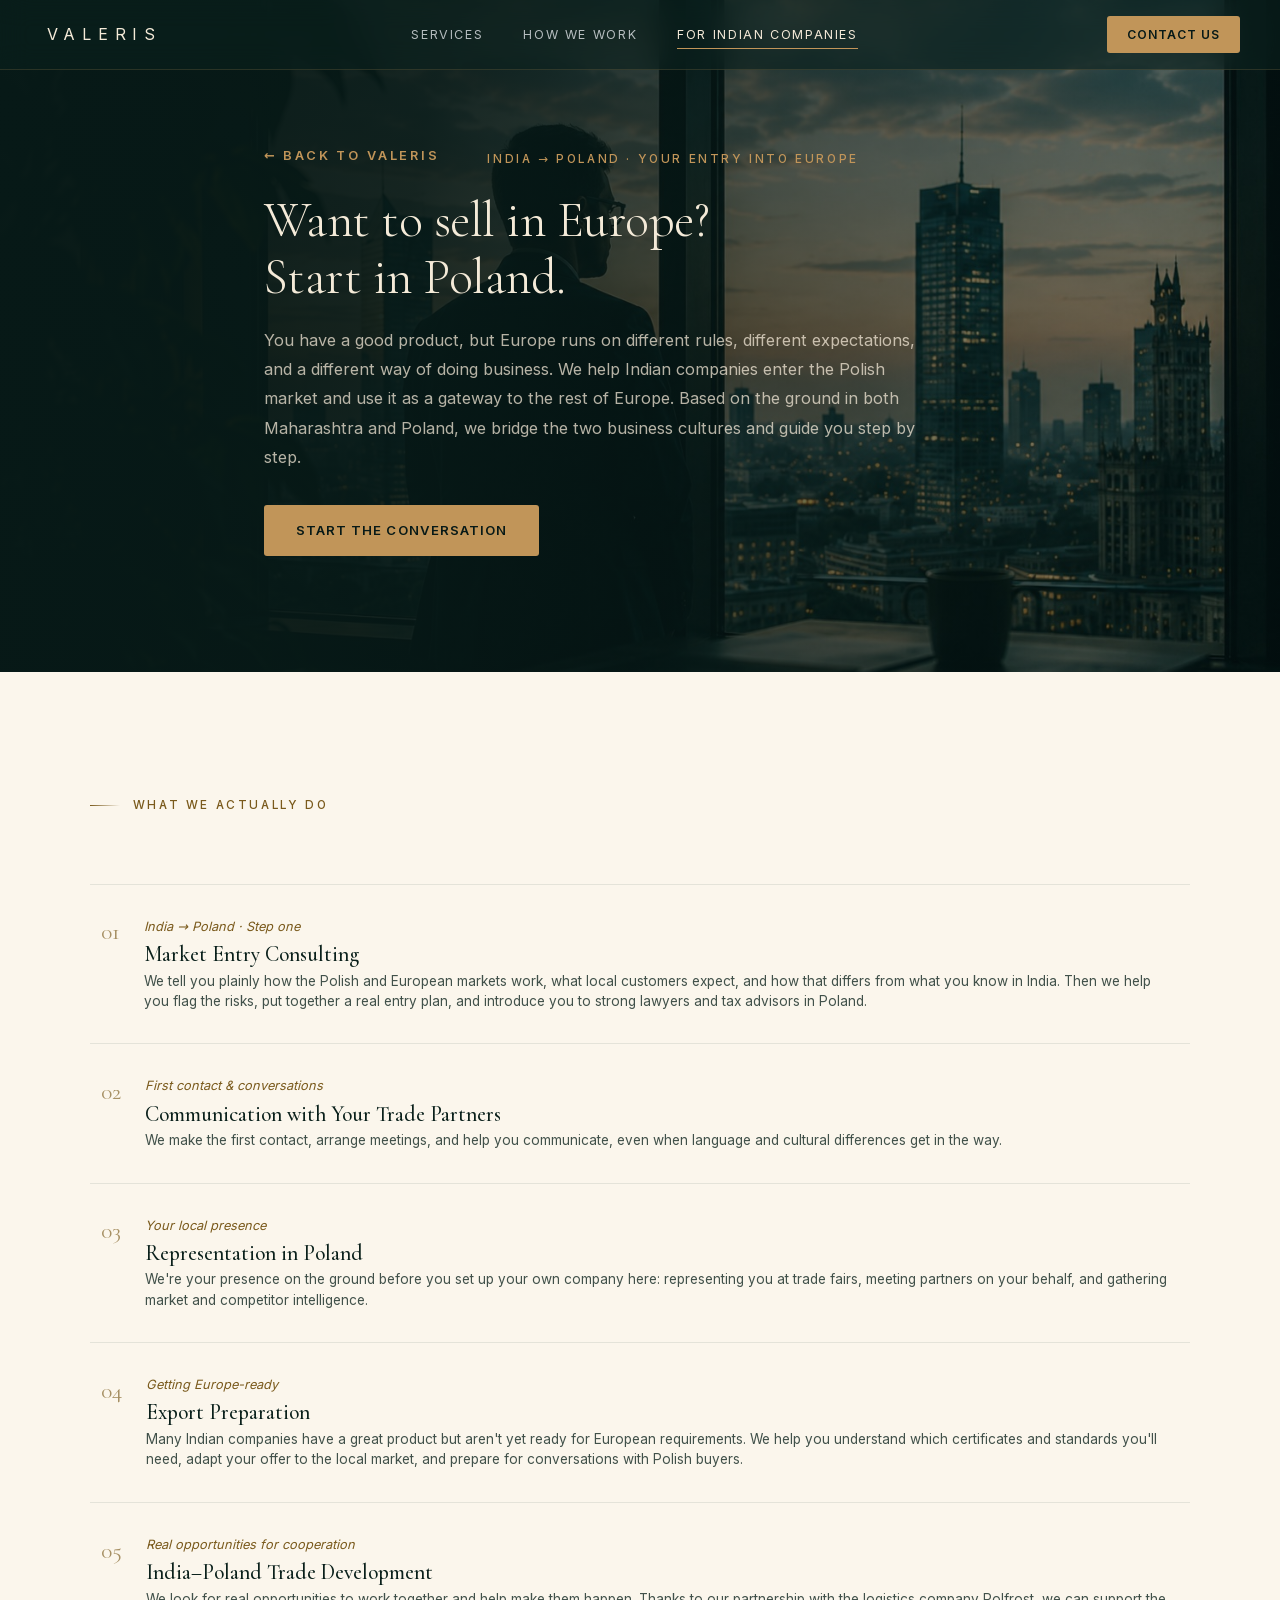
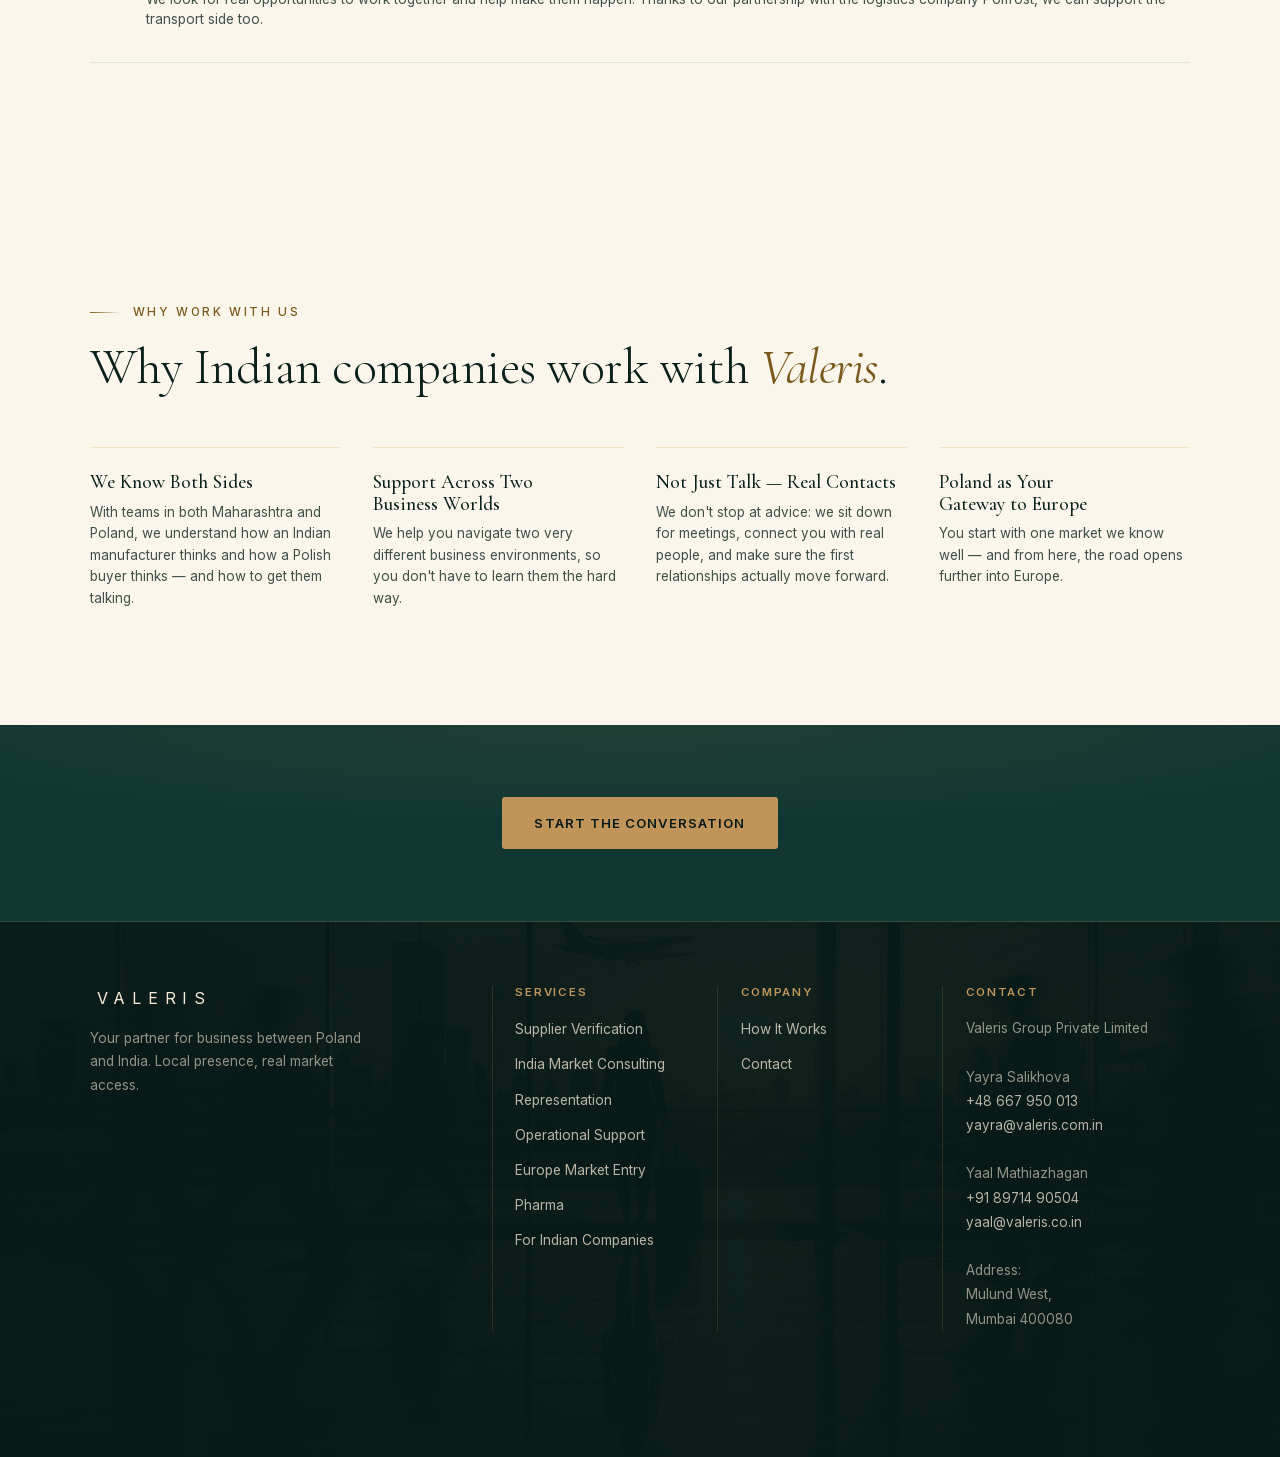
==== commit dd5ffdb7: "polish: fix punctuation-rhythm monotony and phrase duplication across EN copy Every prior editorial " ====
--- a/india.html
+++ b/india.html
@@ -108,7 +108,7 @@
             <div class="row-body">
               <span class="row-sub">India → Poland · Step one</span>
               <h2 class="row-title">Market Entry Consulting</h2>
-              <p class="row-desc">We tell you plainly how the Polish and European markets work, what local customers expect, and how that differs from what you know in India — then help you flag the risks and put together a real entry plan. You'll also get introductions to strong lawyers and tax advisors in Poland.</p>
+              <p class="row-desc">We tell you plainly how the Polish and European markets work, what local customers expect, and how that differs from what you know in India. Then we help you flag the risks, put together a real entry plan, and introduce you to strong lawyers and tax advisors in Poland.</p>
             </div>
           </li>
           <li class="service-row row-grid pharma-row" data-reveal>
@@ -116,7 +116,7 @@
             <div class="row-body">
               <span class="row-sub">First contact &amp; conversations</span>
               <h2 class="row-title">Communication with Your Trade Partners</h2>
-              <p class="row-desc">We make the first contact, arrange meetings, and help you communicate — even when language and cultural differences get in the way.</p>
+              <p class="row-desc">We make the first contact, arrange meetings, and help you communicate, even when language and cultural differences get in the way.</p>
             </div>
           </li>
           <li class="service-row row-grid pharma-row" data-reveal>
@@ -124,7 +124,7 @@
             <div class="row-body">
               <span class="row-sub">Your local presence</span>
               <h2 class="row-title">Representation in Poland</h2>
-              <p class="row-desc">We're your presence on the ground before you set up your own company here — representing you at trade fairs, meeting partners on your behalf, and gathering market and competitor intelligence.</p>
+              <p class="row-desc">We're your presence on the ground before you set up your own company here: representing you at trade fairs, meeting partners on your behalf, and gathering market and competitor intelligence.</p>
             </div>
           </li>
           <li class="service-row row-grid pharma-row" data-reveal>
@@ -155,9 +155,9 @@
           <h2 class="section-title">Why Indian companies work with <em>Valeris</em>.</h2>
         </div>
         <ul class="why-list">
-          <li class="why-row" data-reveal><h3 class="why-row-title">We Know Both Sides</h3><p class="why-row-desc">On the ground in both Maharashtra and Poland, we understand how an Indian manufacturer thinks and how a Polish buyer thinks — and how to get them talking.</p></li>
+          <li class="why-row" data-reveal><h3 class="why-row-title">We Know Both Sides</h3><p class="why-row-desc">With teams in both Maharashtra and Poland, we understand how an Indian manufacturer thinks and how a Polish buyer thinks — and how to get them talking.</p></li>
           <li class="why-row" data-reveal><h3 class="why-row-title">Support Across Two Business Worlds</h3><p class="why-row-desc">We help you navigate two very different business environments, so you don't have to learn them the hard way.</p></li>
-          <li class="why-row" data-reveal><h3 class="why-row-title">Not Just Talk — Real Contacts</h3><p class="why-row-desc">We don't stop at advice — we sit down for meetings, connect you with real people, and make sure the first relationships actually move forward.</p></li>
+          <li class="why-row" data-reveal><h3 class="why-row-title">Not Just Talk — Real Contacts</h3><p class="why-row-desc">We don't stop at advice: we sit down for meetings, connect you with real people, and make sure the first relationships actually move forward.</p></li>
           <li class="why-row" data-reveal><h3 class="why-row-title">Poland as Your Gateway to Europe</h3><p class="why-row-desc">You start with one market we know well — and from here, the road opens further into Europe.</p></li>
         </ul>
         <p class="sr-only">Valeris helps Indian companies — especially from the Maharashtra region — enter the Polish market as a gateway to Europe. We offer market entry consulting, distributor and partner search, local representation in Poland, and export readiness support, backed by a real presence in both India and Poland.</p>
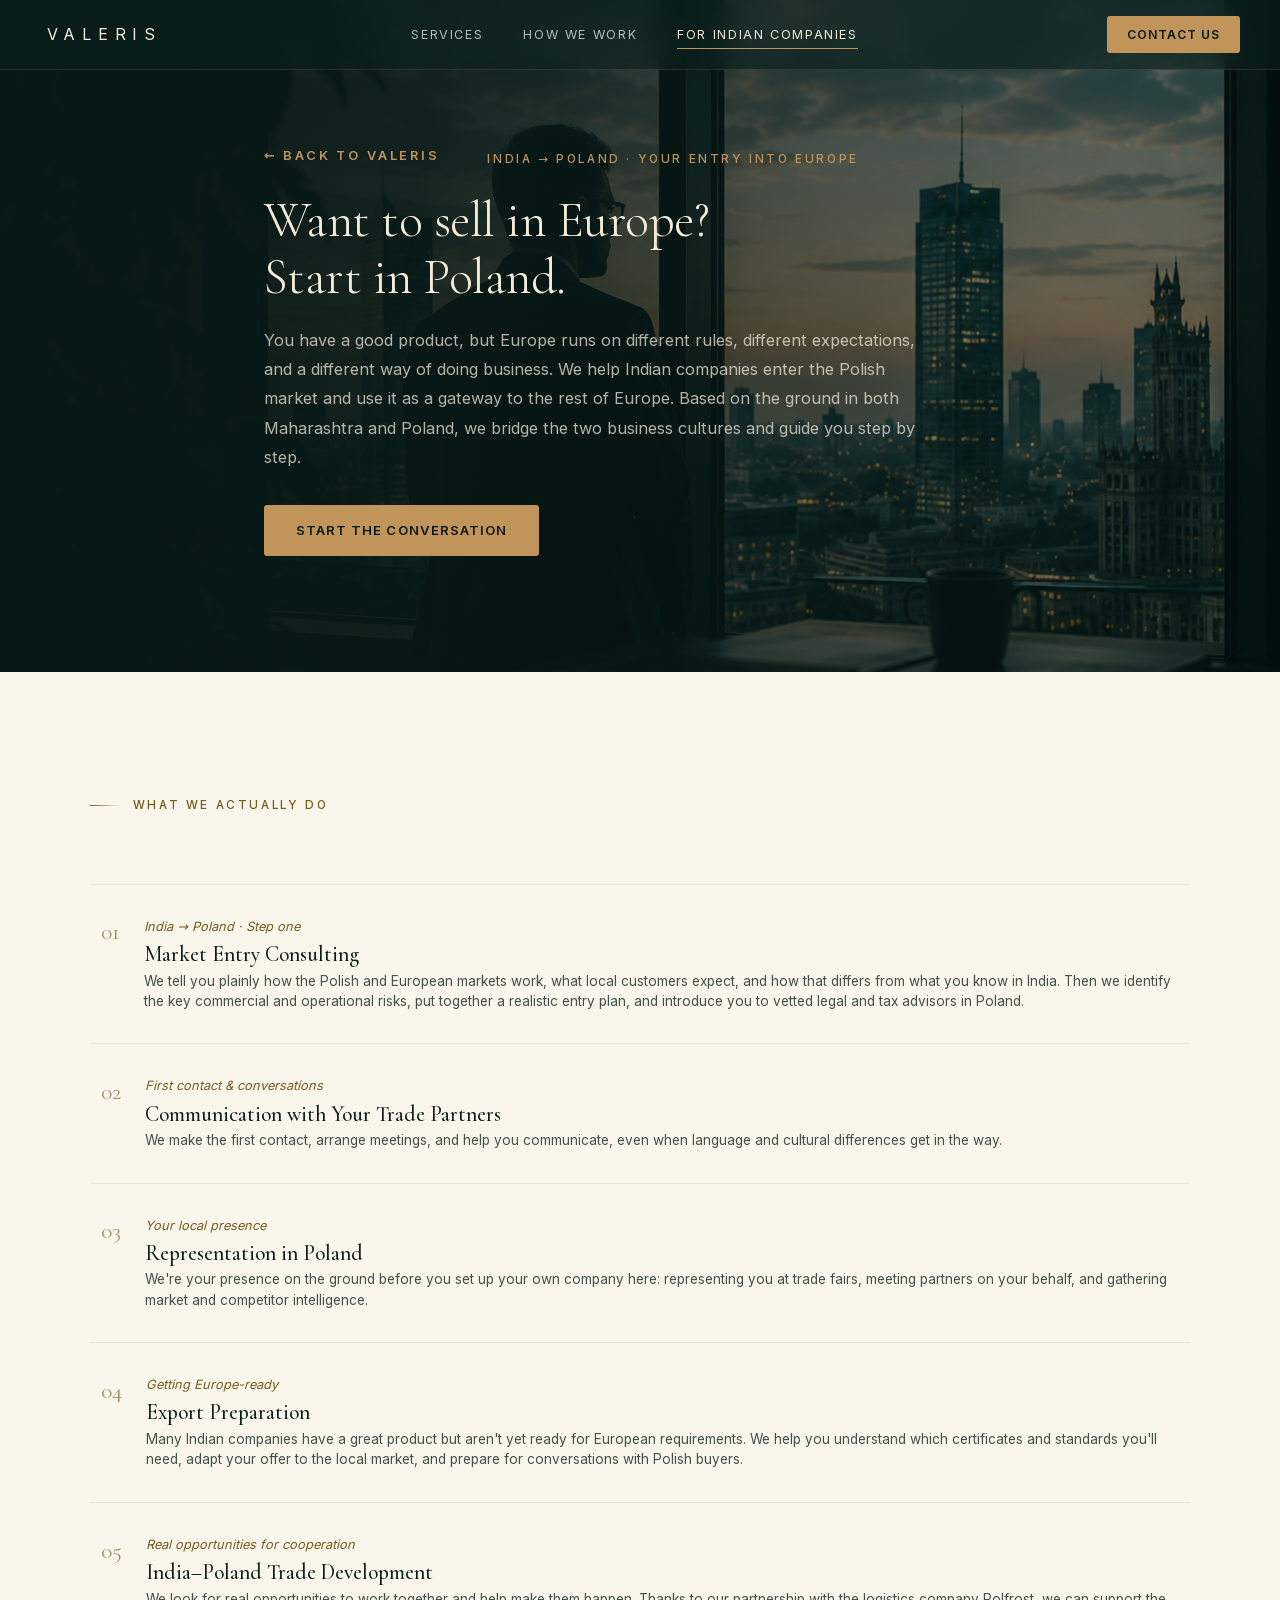
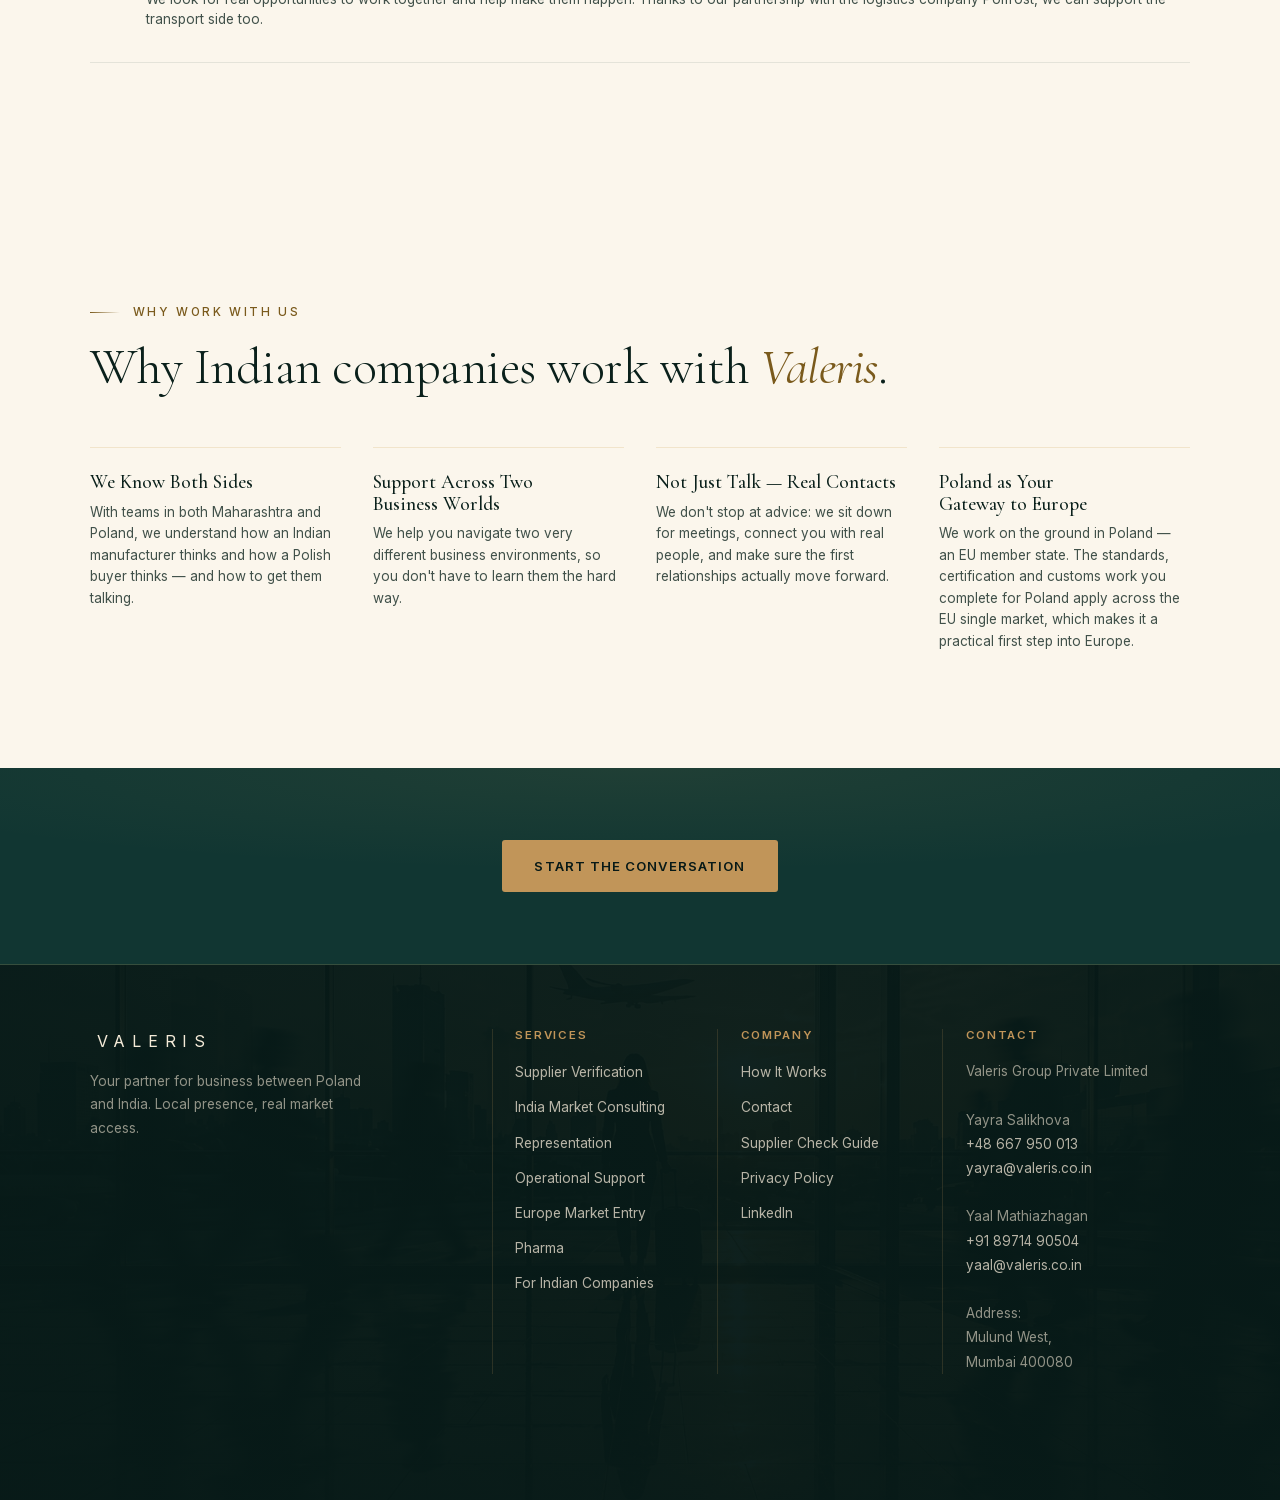
==== commit 7d455ae1: "Fix indexing, add Polish pages and trust content - Use the real domain valeris.co.in everywhere (can" ====
--- a/india.html
+++ b/india.html
@@ -5,25 +5,29 @@
   <meta charset="UTF-8" />
   <meta name="viewport" content="width=device-width, initial-scale=1.0" />
 
-  <title>Poland Market Entry for Indian Companies | Valeris</title>
+  <title>Poland Market Entry for Indian Companies — Valeris Group</title>
   <meta name="description"
         content="Valeris helps Indian companies enter the Polish market and Europe — market entry consulting, partner search, representation and export support. We operate on the ground in Poland and Maharashtra." />
 
-  <link rel="canonical" href="https://www.valeris.com.in/india.html" />
-  <link rel="alternate" hreflang="en" href="https://www.valeris.com.in/india.html" />
-  <link rel="alternate" hreflang="x-default" href="https://www.valeris.com.in/india.html" />
+  <link rel="canonical" href="https://www.valeris.co.in/india.html" />
   <meta name="robots" content="index, follow, max-image-preview:large" />
   <meta name="theme-color" content="#071917" />
 
   <meta property="og:type" content="website" />
-  <meta property="og:site_name" content="Valeris" />
-  <meta property="og:title" content="Poland Market Entry for Indian Companies | Valeris" />
+  <meta property="og:site_name" content="Valeris Group" />
+  <meta property="og:title" content="Poland Market Entry for Indian Companies — Valeris Group" />
   <meta property="og:description" content="Market entry consulting, partner search, representation and export readiness support for Indian companies entering Poland and Europe." />
-  <meta property="og:url" content="https://www.valeris.com.in/india.html" />
-  <meta property="og:image" content="https://www.valeris.com.in/assets/img/og-image.png" />
+  <meta property="og:url" content="https://www.valeris.co.in/india.html" />
+  <meta property="og:image" content="https://www.valeris.co.in/assets/img/og-image.png" />
   <meta property="og:image:width" content="1200" />
   <meta property="og:image:height" content="630" />
   <meta property="og:locale" content="en_GB" />
+
+  <!-- Twitter -->
+  <meta name="twitter:card" content="summary_large_image" />
+  <meta name="twitter:title" content="Poland Market Entry for Indian Companies — Valeris Group" />
+  <meta name="twitter:description" content="Market entry consulting, partner search, representation and export readiness support for Indian companies entering Poland and Europe." />
+  <meta name="twitter:image" content="https://www.valeris.co.in/assets/img/og-image.png" />
 
   <link rel="icon" href="assets/img/favicon.svg" type="image/svg+xml" />
   <link rel="apple-touch-icon" href="assets/img/favicon.svg" />
@@ -34,11 +38,19 @@
     "@type": "ProfessionalService",
     "name": "Valeris Group Private Limited",
     "alternateName": "Valeris",
-    "url": "https://www.valeris.com.in/india.html",
-    "logo": "https://www.valeris.com.in/assets/img/favicon.svg",
+    "url": "https://www.valeris.co.in/india.html",
+    "logo": "https://www.valeris.co.in/assets/img/favicon.svg",
     "description": "Valeris helps Indian companies enter the Polish market and the wider European market — market entry consulting, partner search, representation and export readiness support, with people on the ground in both Poland and Maharashtra, India.",
-    "email": "yayra@valeris.com.in",
+    "email": "yayra@valeris.co.in",
     "telephone": "+48667950013",
+    "sameAs": ["https://www.linkedin.com/company/valeris-group-private-limited/"],
+    "address": {
+      "@type": "PostalAddress",
+      "addressLocality": "Mulund West, Mumbai",
+      "postalCode": "400080",
+      "addressRegion": "Maharashtra",
+      "addressCountry": "IN"
+    },
     "knowsLanguage": ["en", "pl"],
     "areaServed": ["Poland", "Europe", "Maharashtra, India"],
     "serviceType": [
@@ -64,19 +76,19 @@
   <!-- ─────────────────────────  NAVIGATION  ───────────────────────── -->
   <header class="site-header" id="siteHeader">
     <div class="header-inner">
-      <a href="index.html#hero" class="wordmark" aria-label="Valeris — home">VALERIS</a>
+      <a href="/" class="wordmark" aria-label="Valeris — home">VALERIS</a>
 
       <nav class="primary-nav" aria-label="Primary">
         <ul class="nav-links" id="navLinks">
-          <li><a href="index.html#services">Services</a></li>
-          <li><a href="index.html#process">How We Work</a></li>
+          <li><a href="/#services">Services</a></li>
+          <li><a href="/#process">How We Work</a></li>
           <li><a href="india.html" class="is-current">For Indian Companies</a></li>
-          <li class="nav-mobile-cta"><a href="index.html#contact">Contact</a></li>
+          <li class="nav-mobile-cta"><a href="/#contact">Contact</a></li>
         </ul>
       </nav>
 
       <div class="header-actions">
-        <a href="index.html#contact" class="btn btn-primary btn-sm nav-cta">Contact Us</a>
+        <a href="/#contact" class="btn btn-primary btn-sm nav-cta">Contact Us</a>
         <button type="button" class="hamburger" id="hamburger" aria-label="Open menu" aria-expanded="false" aria-controls="navLinks">
           <span></span><span></span><span></span>
         </button>
@@ -88,11 +100,11 @@
     <!-- ─────────────────────────  INDIA HERO  ───────────────────────── -->
     <section id="india-hero" class="section section--dark india-hero" style="padding-top: calc(var(--header-h) + 4.5rem);">
       <div class="container" style="max-width: 52rem;">
-        <a href="index.html" class="ei-dir" style="display:inline-block;margin-bottom:1.6rem;font-size:0.8rem;">← Back to Valeris</a>
+        <a href="/" class="ei-dir" style="display:inline-block;margin-bottom:1.6rem;font-size:0.8rem;">← Back to Valeris</a>
         <p class="kicker">India → Poland · Your entry into Europe</p>
         <h1 class="section-title">Want to sell in Europe? Start in Poland.</h1>
         <p class="section-text">You have a good product, but Europe runs on different rules, different expectations, and a different way of doing business. We help Indian companies enter the Polish market and use it as a gateway to the rest of Europe. Based on the ground in both Maharashtra and Poland, we bridge the two business cultures and guide you step by step.</p>
-        <a href="index.html#contact" class="btn btn-primary" style="margin-top: 2rem;">Start the Conversation</a>
+        <a href="/#contact" class="btn btn-primary" style="margin-top: 2rem;">Start the Conversation</a>
       </div>
     </section>
 
@@ -108,7 +120,7 @@
             <div class="row-body">
               <span class="row-sub">India → Poland · Step one</span>
               <h2 class="row-title">Market Entry Consulting</h2>
-              <p class="row-desc">We tell you plainly how the Polish and European markets work, what local customers expect, and how that differs from what you know in India. Then we help you flag the risks, put together a real entry plan, and introduce you to strong lawyers and tax advisors in Poland.</p>
+              <p class="row-desc">We tell you plainly how the Polish and European markets work, what local customers expect, and how that differs from what you know in India. Then we identify the key commercial and operational risks, put together a realistic entry plan, and introduce you to vetted legal and tax advisors in Poland.</p>
             </div>
           </li>
           <li class="service-row row-grid pharma-row" data-reveal>
@@ -158,17 +170,15 @@
           <li class="why-row" data-reveal><h3 class="why-row-title">We Know Both Sides</h3><p class="why-row-desc">With teams in both Maharashtra and Poland, we understand how an Indian manufacturer thinks and how a Polish buyer thinks — and how to get them talking.</p></li>
           <li class="why-row" data-reveal><h3 class="why-row-title">Support Across Two Business Worlds</h3><p class="why-row-desc">We help you navigate two very different business environments, so you don't have to learn them the hard way.</p></li>
           <li class="why-row" data-reveal><h3 class="why-row-title">Not Just Talk — Real Contacts</h3><p class="why-row-desc">We don't stop at advice: we sit down for meetings, connect you with real people, and make sure the first relationships actually move forward.</p></li>
-          <li class="why-row" data-reveal><h3 class="why-row-title">Poland as Your Gateway to Europe</h3><p class="why-row-desc">You start with one market we know well — and from here, the road opens further into Europe.</p></li>
-        </ul>
-        <p class="sr-only">Valeris helps Indian companies — especially from the Maharashtra region — enter the Polish market as a gateway to Europe. We offer market entry consulting, distributor and partner search, local representation in Poland, and export readiness support, backed by a real presence in both India and Poland.</p>
-        <p class="sr-only">How to enter the European market from India · Indian company entering Poland · Find distributors in Poland · Export from India to Europe · Maharashtra exporters Europe · Poland market entry for Indian companies</p>
+          <li class="why-row" data-reveal><h3 class="why-row-title">Poland as Your Gateway to Europe</h3><p class="why-row-desc">We work on the ground in Poland — an EU member state. The standards, certification and customs work you complete for Poland apply across the EU single market, which makes it a practical first step into Europe.</p></li>
+        </ul>
       </div>
     </section>
 
     <!-- ─────────────────────────  CTA  ───────────────────────── -->
     <section class="section section--band" style="text-align:center; padding: 4.5rem 0;">
       <div class="container">
-        <a href="index.html#contact" class="btn btn-primary">Start the Conversation</a>
+        <a href="/#contact" class="btn btn-primary">Start the Conversation</a>
       </div>
     </section>
   </main>
@@ -183,11 +193,11 @@
       <div class="footer-col">
         <h3 class="footer-col-title">Services</h3>
         <ul class="footer-links">
-          <li><a href="index.html#services">Supplier Verification</a></li>
-          <li><a href="index.html#services">India Market Consulting</a></li>
-          <li><a href="index.html#services">Representation</a></li>
-          <li><a href="index.html#services">Operational Support</a></li>
-          <li><a href="index.html#directions">Europe Market Entry</a></li>
+          <li><a href="supplier-verification.html">Supplier Verification</a></li>
+          <li><a href="/#services">India Market Consulting</a></li>
+          <li><a href="/#services">Representation</a></li>
+          <li><a href="/#services">Operational Support</a></li>
+          <li><a href="/#directions">Europe Market Entry</a></li>
           <li><a href="pharma.html">Pharma</a></li>
           <li><a href="india.html" class="is-current">For Indian Companies</a></li>
         </ul>
@@ -195,8 +205,11 @@
       <div class="footer-col">
         <h3 class="footer-col-title">Company</h3>
         <ul class="footer-links">
-          <li><a href="index.html#process">How It Works</a></li>
-          <li><a href="index.html#contact">Contact</a></li>
+          <li><a href="/#process">How It Works</a></li>
+          <li><a href="/#contact">Contact</a></li>
+          <li><a href="guide-verify-indian-supplier.html">Supplier Check Guide</a></li>
+          <li><a href="privacy.html">Privacy Policy</a></li>
+          <li><a href="https://www.linkedin.com/company/valeris-group-private-limited/" target="_blank" rel="noopener">LinkedIn</a></li>
         </ul>
       </div>
       <div class="footer-col">
@@ -206,7 +219,7 @@
           <br />
           Yayra Salikhova<br />
           <a href="tel:+48667950013">+48 667 950 013</a><br />
-          <a href="mailto:yayra@valeris.com.in" rel="noopener">yayra@valeris.com.in</a><br />
+          <a href="mailto:yayra@valeris.co.in" rel="noopener">yayra@valeris.co.in</a><br />
           <br />
           Yaal Mathiazhagan<br />
           <a href="tel:+918971490504">+91 89714 90504</a><br />
--- a/assets/css/styles.css
+++ b/assets/css/styles.css
@@ -132,36 +132,109 @@
    ================================================================= */
 .hero { position: relative; isolation: isolate; min-height: 100vh; display: flex; flex-direction: column; justify-content: center; padding: calc(var(--header-h) + 4rem) 0 6.7rem; overflow: hidden; }
 
-/* Hero photography */
-.hero-photo { position: absolute; inset: 0; z-index: 0; background-size: cover; background-position: 72% center; background-image: url('../img/photography/hero-market-gate-1100.jpg'); transform: scale(1); animation: heroPhotoZoom 22s var(--ease) infinite alternate; will-change: transform; }
-@keyframes heroPhotoZoom { from { transform: scale(1); } to { transform: scale(1.045); } }
-@media (min-width: 900px) {
-  .hero-photo { background-image: url('../img/photography/hero-market-gate-2400.jpg'); }
-}
+/* Hero background — premium ambient gradient (no photography). Brighter,
+   more luminous than the old photo-scrim treatment on purpose (this is the
+   "bright/premium" read the client asked for), but still built on the same
+   dark navy field every hero text color in this file assumes — inverting
+   to a literal light background would require re-theming the header and
+   every --*-on-navy token, which is a far bigger change than "replace the
+   photo." .hero-sheen is a very slow drifting highlight band for a touch
+   of life; everything here is killed by the prefers-reduced-motion rule
+   at the bottom of this file, same as the rest of the hero. */
 .hero::before {
-  content: ''; position: absolute; inset: 0; z-index: 1;
+  content: ''; position: absolute; inset: 0; z-index: 0;
   background:
-    linear-gradient(100deg, var(--navy-deep) 0%, rgba(7,25,23,0.93) 30%, rgba(7,25,23,0.62) 52%, rgba(7,25,23,0.32) 72%, rgba(7,25,23,0.16) 100%),
-    radial-gradient(1100px 620px at 78% 16%, var(--hero-glow-strong), transparent 62%),
-    radial-gradient(900px 500px at 8% 92%, var(--hero-glow-soft), transparent 60%);
-}
-.hero-motif { position: absolute; inset: 0; width: 100%; height: 100%; z-index: 2; pointer-events: none; }
+    radial-gradient(1200px 700px at 82% 12%, rgba(205, 166, 89, 0.30), transparent 60%),
+    radial-gradient(1000px 620px at 6% 88%, rgba(47, 92, 63, 0.32), transparent 58%),
+    radial-gradient(1500px 900px at 50% 105%, rgba(193, 149, 89, 0.12), transparent 65%),
+    linear-gradient(155deg, var(--navy-deep) 0%, var(--navy) 55%, var(--navy-mid) 100%);
+}
+.hero::after {
+  content: ''; position: absolute; inset: 0; z-index: 0; pointer-events: none;
+  background: linear-gradient(115deg, transparent 30%, rgba(241, 216, 168, 0.05) 48%, transparent 66%);
+  background-size: 260% 260%; background-position: 0% 50%;
+  animation: sheenDrift 34s ease-in-out infinite alternate;
+}
+.hero-motif { position: absolute; inset: 0; width: 100%; height: 100%; z-index: 1; pointer-events: none; }
 .motif-arc { stroke: var(--gold); stroke-width: 1.5; fill: none; opacity: 0.55; filter: drop-shadow(0 0 6px rgba(205, 166, 89, 0.35)); stroke-dasharray: 1; stroke-dashoffset: 1; animation: arcDraw 1.8s var(--ease-reveal) 0.3s both; }
-.node-glow { fill: var(--gold); opacity: 0.4; filter: blur(9px); }
-.node-dot { fill: var(--gold); }
-.motif-node { animation: nodeIn 1s var(--ease) both; }
-.motif-node:first-of-type { animation-delay: 0.5s; }
-.motif-node:last-of-type { animation-delay: 2.4s; }
-.motif-node .node-glow { transform-origin: center; animation: nodePulse 4.5s var(--ease) infinite; }
-.motif-grid { animation: gridDrift 26s ease-in-out infinite alternate; transform-origin: center; }
-.hero-vline { position: absolute; left: 0; top: 12%; bottom: 12%; width: 2px; background: linear-gradient(to bottom, transparent, var(--gold), transparent); opacity: 0.4; z-index: 2; }
+/* A wide, heavily blurred duplicate of the arc behind the crisp line, so the
+   ROUTE itself reads as a glowing light-tube -- the primary visual, per the
+   brief -- rather than a thin hairline. Same reveal-draw timing as .motif-arc
+   so they appear together. */
+.motif-arc-bloom { stroke: url(#arcGlowGradient); stroke-width: 40; fill: none; opacity: 0.5; filter: blur(30px); stroke-dasharray: 1; stroke-dashoffset: 1; animation: arcDraw 1.8s var(--ease-reveal) 0.3s both; }
+.motif-arc-glow { stroke: url(#arcGlowGradient); stroke-width: 16; fill: none; filter: blur(15px); stroke-dasharray: 1; stroke-dashoffset: 1; animation: arcDraw 1.8s var(--ease-reveal) 0.3s both; }
+/* The route's continuous motion — a soft travelling light, not a literal vehicle.
+   Same pathLength+dash technique as .motif-arc's reveal draw, reused here for a
+   short bright segment that loops along the route. Direction is reversed
+   relative to .motif-arc's draw-in (1 -> 2) so the light travels India -> Poland,
+   node 2 to node 1, per the brief. stroke-dashoffset is set to a mid-loop value
+   by default so the reduced-motion fallback (which freezes all animation) still
+   shows a visible highlight on the arc rather than nothing. */
+.motif-flow { stroke: url(#motifFlowGradient); stroke-width: 2.5; fill: none; stroke-linecap: round; stroke-dasharray: 0.16 1; stroke-dashoffset: 0.6; filter: drop-shadow(0 0 8px rgba(241, 216, 168, 0.55)); animation: flowTravel 7s linear 2.2s infinite; }
+/* The plane: small and secondary to the route, per the brief -- one flat
+   polygon (straight edges, not curves) with a real pair of swept wings, the
+   actual feature that makes a silhouette read as "airplane" rather than an
+   abstract blob. Gradient + a soft glow give it a touch of premium light
+   without any of the previous layering (echo/bloom/vapor trail) that made it
+   oversized and unrecognizable. */
+.motif-plane path { fill: url(#planeBodyGradient); filter: drop-shadow(0 0 5px rgba(241, 216, 168, 0.55)) drop-shadow(0 3px 5px rgba(7, 25, 23, 0.35)); }
+/* Flag markers: a clipped circle carrying the actual flag colors (computed
+   rects, not free-hand geometry -- flag stripe proportions are exact, unlike
+   a coastline), a soft halo behind it, and a thin ring on top. India's
+   Ashoka Chakra is 24 spokes at exact 15° increments (trigonometry, not an
+   approximation) plus a rim circle. */
+/* Animation lives on the inner .flag-drift, not .flag-marker itself -- the
+   outer element carries the static translate(...) POSITIONING attribute,
+   and CSS animating "transform" on that same element would replace (not
+   compose with) it once active, same issue already fixed once for the
+   plane (see .plane-drift). */
+.flag-drift { animation: nodeIn 1s var(--ease) both; }
+.flag-poland .flag-drift { animation-delay: 0.5s; }
+.flag-india .flag-drift { animation-delay: 2.4s; }
+.flag-glow { fill: var(--gold); opacity: 0.35; filter: blur(9px); transform-origin: center; animation: nodePulse 4.5s var(--ease) infinite; }
+.flag-ring { fill: none; stroke: rgba(241, 216, 168, 0.55); stroke-width: 1; }
+.chakra { stroke: #0B2270; stroke-width: 0.8; fill: none; }
+.chakra-ring { fill: none; stroke: #0B2270; stroke-width: 0.8; }
+/* The real world map: deliberately barely-there (per the brief's "low
+   contrast so it does not overpower the content") -- a faint fill just a
+   shade lighter than the page background, with a hairline stroke for
+   definition. Poland and India get the brand's accent green instead, with a
+   soft glow, so they're the two things the eye actually lands on. */
+.worldmap-country { fill: #14322C; stroke: rgba(201, 212, 229, 0.07); stroke-width: 0.6; }
+.worldmap-highlight { fill: #3F8F52; opacity: 0.75; stroke: rgba(241, 216, 168, 0.5); stroke-width: 0.8; filter: drop-shadow(0 0 10px rgba(63, 143, 82, 0.55)); }
+/* Subtle city lights -- kept deliberately faint and small (per the brief's
+   "do not overdo them") -- a soft blur so they read as glow, not dots, and a
+   slow shared pulse for a touch of life without any per-city choreography. */
+.motif-citylights { opacity: 0.55; }
+.city-light { filter: blur(1px) drop-shadow(0 0 2px rgba(241, 216, 168, 0.6)); animation: cityTwinkle 6s ease-in-out infinite; }
+.city-light:nth-of-type(3n) { animation-duration: 7.5s; animation-delay: -2s; }
+.city-light:nth-of-type(3n+1) { animation-duration: 5s; animation-delay: -4s; }
+/* Very few, very subtle — per the brief's "avoid anything busy." */
+.motif-particles { opacity: 0.5; }
+.motif-particle { animation: particleFloat 9s ease-in-out infinite; transform-origin: center; }
+.motif-particle:nth-of-type(2) { animation-delay: -3s; animation-duration: 11s; }
+.motif-particle:nth-of-type(3) { animation-delay: -6s; animation-duration: 8s; }
+/* A light compositional vignette weighting the left/text side of the hero
+   slightly darker -- NOT the thing guaranteeing legibility (that's the
+   text-shadow on the hero text elements above, which holds regardless of
+   viewport width or exactly where the motif's plane/particles are). Kept
+   deliberately light so the background reads bright, per the brief. */
+.hero-scrim { position: absolute; inset: 0; z-index: 2; pointer-events: none; background: linear-gradient(100deg, rgba(7,25,23,0.42) 0%, rgba(7,25,23,0.28) 34%, rgba(7,25,23,0.12) 54%, transparent 72%); }
+.hero-vline { position: absolute; left: 0; top: 12%; bottom: 12%; width: 2px; background: linear-gradient(to bottom, transparent, var(--gold), transparent); opacity: 0.4; z-index: 3; }
 .hero-inner { position: relative; z-index: 3; }
-.eyebrow { display: inline-flex; align-items: center; font-size: 0.76rem; letter-spacing: 0.24em; text-transform: uppercase; margin-bottom: 1.9rem; color: var(--platinum); text-wrap: balance; }
+/* Guarantees legibility against whatever is happening in the background
+   (motif glow, plane, particles) independent of exact position or viewport
+   width -- a tight shadow for edge definition plus a soft wide one for a
+   general contrast halo, rather than relying solely on .hero-scrim, which
+   can't stay strong everywhere without undoing the brighter background. */
+.eyebrow, .hero-title, .hero-brand-sig, .hero-sub { text-shadow: 0 1px 3px rgba(7, 25, 23, 0.55), 0 6px 26px rgba(7, 25, 23, 0.5); }
+h1.eyebrow { font-family: var(--font-body); line-height: 1.6; font-weight: 400; }
+.eyebrow { display: inline-flex; flex-wrap: wrap; align-items: center; font-size: 0.76rem; letter-spacing: 0.24em; text-transform: uppercase; margin-bottom: 1.9rem; color: var(--platinum); text-wrap: balance; }
 .eyebrow::before { content: ''; display: inline-block; width: 34px; height: 1px; margin-right: 0.9rem; background: linear-gradient(to right, var(--gold), var(--platinum)); }
 .eyebrow-strong { color: var(--gold); font-weight: 500; }
 .eyebrow-dot { width: 3px; height: 3px; border-radius: 50%; background: var(--platinum); margin: 0 0.7rem; opacity: 0.6; }
 .eyebrow-rest { color: var(--platinum); opacity: 0.82; }
-.hero-title { font-size: clamp(2.85rem, 6vw, 5.4rem); letter-spacing: -0.012em; color: var(--head-on-navy); max-width: 36ch; margin-bottom: 1rem; }
+.hero-title { font-family: var(--font-display); font-weight: 300; line-height: 1.12; text-wrap: balance; font-size: clamp(2.85rem, 6vw, 5.4rem); letter-spacing: -0.012em; color: var(--head-on-navy); max-width: 36ch; margin-bottom: 1rem; }
 .hero-title em { font-style: italic; font-weight: 400; color: var(--gold); }
 .hero-brand-sig { font-size: 0.73rem; letter-spacing: 0.18em; text-transform: uppercase; color: var(--hl); margin-bottom: 1.8rem; }
 .hero-sub { font-size: clamp(1rem, 1.35vw, 1.14rem); font-weight: 300; line-height: 1.78; color: var(--text-on-navy); max-width: 560px; margin-bottom: 2.3rem; }
@@ -300,6 +373,11 @@
 
 .partner-grid { display: grid; grid-template-columns: 1.3fr 0.82fr; gap: 3.4rem; align-items: center; }
 .partner-box { background: var(--canvas); border-radius: 6px; padding: 2.7rem 2rem; text-align: center; display: flex; flex-direction: column; align-items: center; gap: 0.9rem; box-shadow: 0 26px 55px rgba(7, 25, 23, 0.35); }
+.partner-legal-name:hover { opacity: 1; }
+.services-pharma { margin-top: 2.6rem; display: flex; flex-wrap: wrap; align-items: baseline; gap: 0.4rem 1.2rem; }
+.services-pharma .kicker { margin: 0; }
+.services-pharma a { font-family: var(--font-display); font-size: 1.3rem; color: var(--ink); border-bottom: 1px solid var(--gold-ink); }
+.services-pharma a:hover { color: var(--gold-ink); }
 .partner-box img { width: 100%; max-width: 190px; height: auto; display: block; }
 .partner-legal-name { font-size: 0.78rem; color: var(--ink-body); opacity: 0.65; margin-top: 0.4rem; }
 .partner-text .section-intro { margin-top: 1.2rem; }
@@ -387,7 +465,11 @@
 @keyframes arcDraw { from { stroke-dashoffset: 1; } to { stroke-dashoffset: 0; } }
 @keyframes nodeIn { from { opacity: 0; transform: scale(0.4); } to { opacity: 1; transform: scale(1); } }
 @keyframes nodePulse { 0%, 100% { transform: scale(1); opacity: 0.4; } 50% { transform: scale(1.5); opacity: 0.15; } }
-@keyframes gridDrift { from { transform: translate3d(-14px, 8px, 0) scale(1.01); } to { transform: translate3d(14px, -8px, 0) scale(1.03); } }
+@keyframes cityTwinkle { 0%, 100% { opacity: 0.4; } 50% { opacity: 0.9; } }
+/* Reversed direction (1 -> 0 via negative offset) so the travelling light moves node 2 -> node 1, India -> Poland. */
+@keyframes flowTravel { from { stroke-dashoffset: 1; } to { stroke-dashoffset: -1; } }
+@keyframes sheenDrift { from { background-position: 0% 50%; } to { background-position: 100% 50%; } }
+@keyframes particleFloat { 0%, 100% { transform: translate3d(0, 0, 0); opacity: 0.35; } 50% { transform: translate3d(-6px, -10px, 0); opacity: 0.85; } }
 @keyframes scrollPulse { 0% { top: -50%; } 60%, 100% { top: 100%; } }
 [data-reveal] { opacity: 0; transform: translateY(12px); transition: opacity var(--t-reveal), transform var(--t-reveal); }
 [data-reveal].is-visible { opacity: 1; transform: none; }
@@ -439,10 +521,13 @@
   .section { padding: 4.5rem 0; }
   .hero { padding: calc(var(--header-h) + 2.5rem) 0 7rem; min-height: 92vh; }
   .hero-vline { display: none; }
+  /* Text spans full width on mobile; the route motif sits further back in
+     the gradient (lower opacity) so it reads as texture, not competition. */
+  .hero-motif { opacity: 0.6; }
   /* Mobile: text spans full width over the photo, so dim it further —
      the left-to-right scrim above is tuned for a wide desktop hero. */
-  .hero-photo, .pharma-hero::before, .india-hero::before { opacity: 0.5; }
-  .hero-title { font-size: clamp(2.3rem, 9vw, 3rem); max-width: 100%; }
+  .pharma-hero::before, .india-hero::before { opacity: 0.5; }
+  .hero-title { font-family: var(--font-display); font-weight: 300; line-height: 1.12; text-wrap: balance; font-size: clamp(2.3rem, 9vw, 3rem); max-width: 100%; }
   .hero-sub { font-size: 1rem; }
   .hero-cta-row .btn { flex: 1 1 auto; }
   .hero-stats { gap: 1.6rem 2.2rem; }
@@ -468,6 +553,47 @@
 }
 
 /* =================================================================
+   MOBILE HERO — same integrated composition as desktop, reframed
+   =================================================================
+   Desktop's "text over a full-bleed world map" still holds on mobile —
+   the map stays exactly where it's always been: a background layer behind
+   .hero-inner, via the same .hero-motif { position: absolute; inset: 0 }
+   used at every width. Only *what part of that same artwork the camera is
+   pointed at* changes below 768px. On a narrow, tall viewport the default
+   xMidYMid-slice crop centers on the map's geometric middle (x=720 of 1440)
+   rather than the Poland-India corridor (nearer x=860, once Western Europe
+   and the Middle East are included for context) — so India was landing at
+   or past the right edge and the route read as a faint diagonal hair. The
+   fix is a pan+zoom on the existing artwork, not a different layout: the
+   text keeps its exact original position, spacing and structure. */
+@media (max-width: 767px) {
+  /* Reframe onto Europe + the Middle East + India (not just a tight
+     Poland-India corridor -- per the brief, enough surrounding geography
+     stays in frame to read as a real, recognisable map) instead of the
+     default full-width slice centered on the map's geometric middle.
+     transform-box/-origin pinned to the SVG's own coordinate system
+     (matching how the equivalent transform="..." attribute already used
+     elsewhere in this file behaves) so the scale radiates from the
+     region's own center, not the element's paint bounds. Values measured
+     against the real rendered geometry at a representative mobile size,
+     the same way the desktop composition's own coordinates were derived. */
+  .motif-viewport {
+    /* translate() in the CSS transform *property* requires explicit length
+       units (unlike the SVG transform *attribute* used elsewhere in this
+       file, which takes bare numbers as user units) -- px here resolves
+       against the SVG's own user-coordinate system because of transform-box:
+       view-box below. scale() stays unitless -- it always is. */
+    transform: translate(-108px, 59.8px) scale(0.90);
+    transform-box: view-box;
+    transform-origin: 0 0;
+  }
+  /* The route and plane read as much stronger, more legible focal points at
+     this zoom purely because they now occupy far more of the frame than
+     the same-sized route did inside a full-width world map -- no glow,
+     color or stroke width changes needed to make that read as "brighter." */
+}
+
+/* =================================================================
    MOTION-SAFE
    ================================================================= */
 @media (prefers-reduced-motion: reduce) {
@@ -475,7 +601,22 @@
   *, *::before, *::after { animation: none !important; transition-duration: 0.01ms !important; }
   .hero-inner > *, .scroll-cue { opacity: 1 !important; transform: none !important; }
   .motif-arc { stroke-dashoffset: 0; }
+  .motif-arc-glow { stroke-dashoffset: 0; }
+  /* SMIL's <animateMotion> (the plane's flight path) isn't a CSS animation,
+     so the blanket "animation: none" above has no effect on it — hide the
+     element outright instead of leaving it stuck mid-flight. */
+  .motif-plane { display: none; }
   [data-reveal] { opacity: 1; transform: none; }
   body { animation: none; opacity: 1; }
   body.is-leaving { opacity: 1; }
 }
+
+/* ---------- long-form text pages (service detail, guide, privacy) ---------- */
+.prose { max-width: 46rem; color: var(--body); }
+.prose .lead { font-size: 1.15rem; line-height: 1.75; color: var(--ink); }
+.prose h2 { font-size: 1.5rem; color: var(--ink); margin-top: 2.6rem; }
+.prose p, .prose li { line-height: 1.75; margin-top: 0.8rem; }
+.prose ul { padding-left: 1.2rem; list-style: disc; }
+.prose a:not(.btn) { color: var(--gold-ink); border-bottom: 1px solid currentColor; }
+.prose .btn { margin-top: 1.2rem; }
+.prose-note { font-size: 0.9rem; opacity: 0.8; margin-top: 2rem; }
